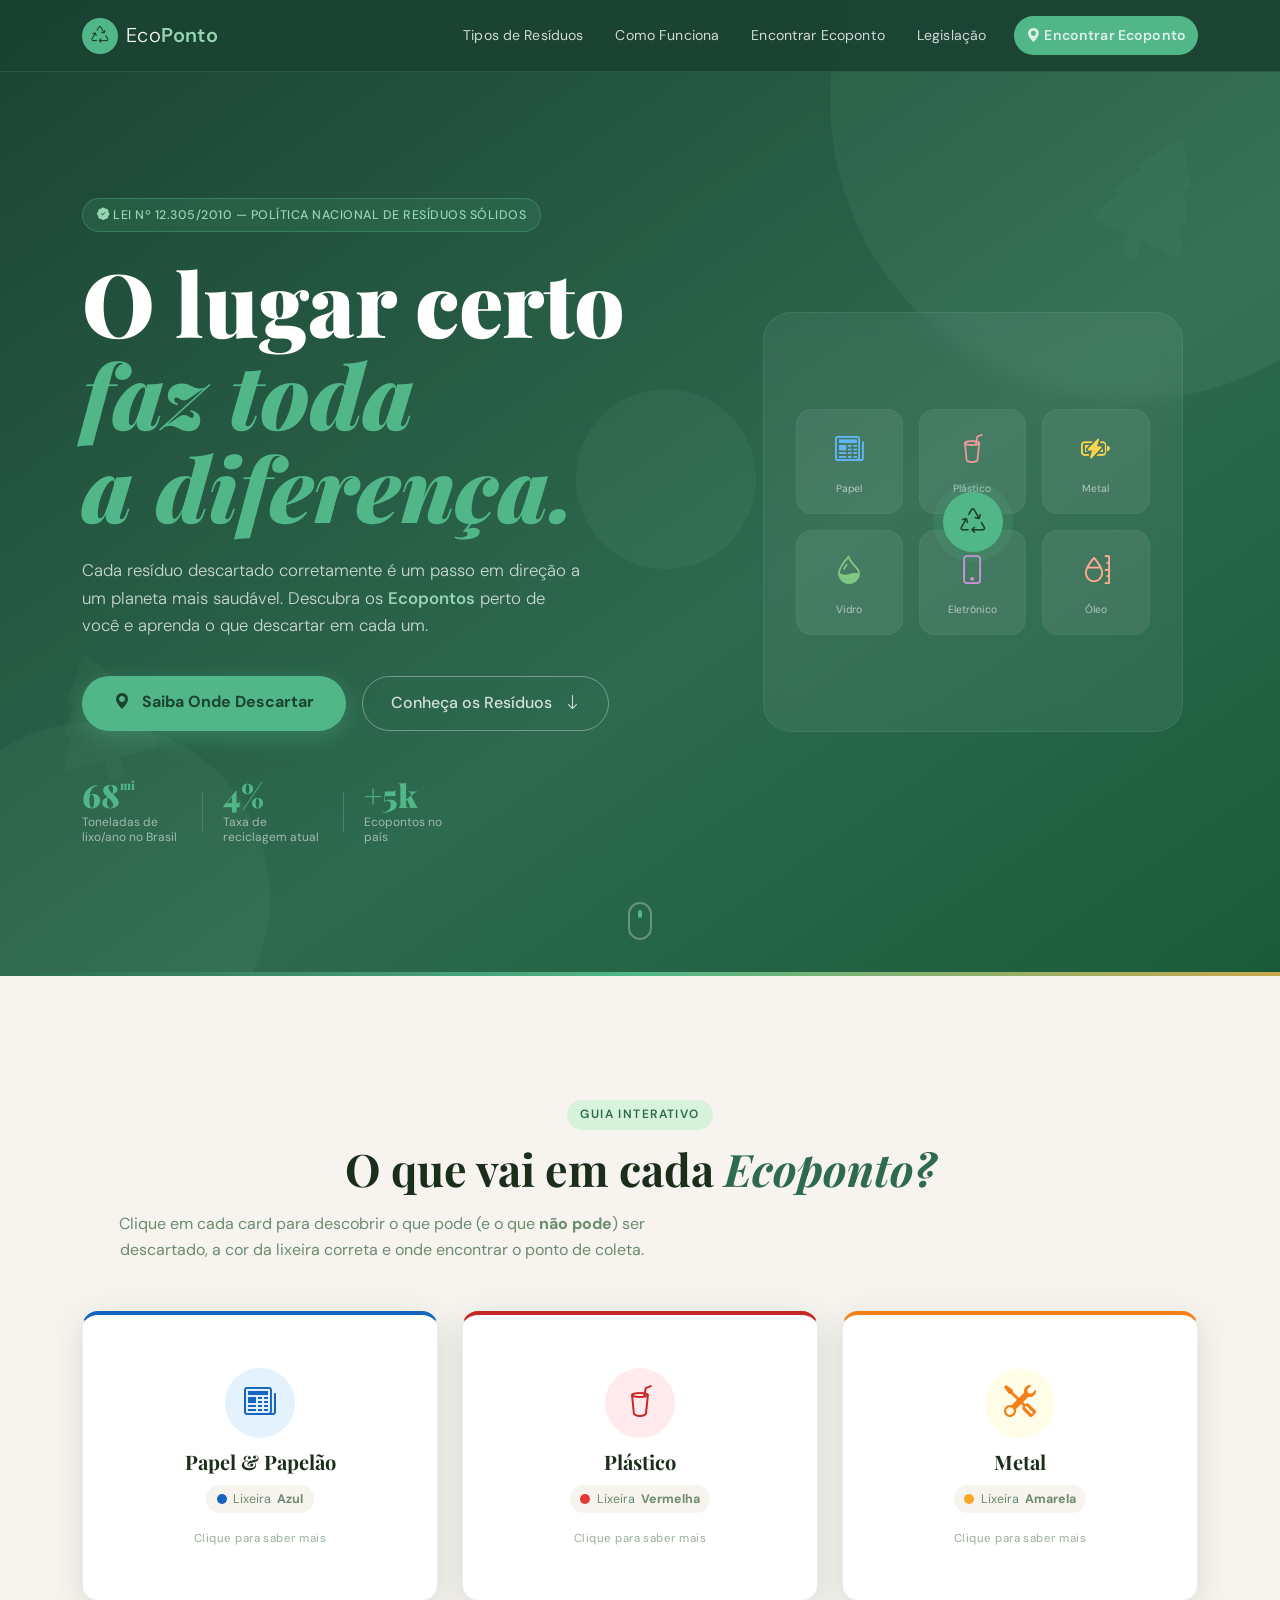
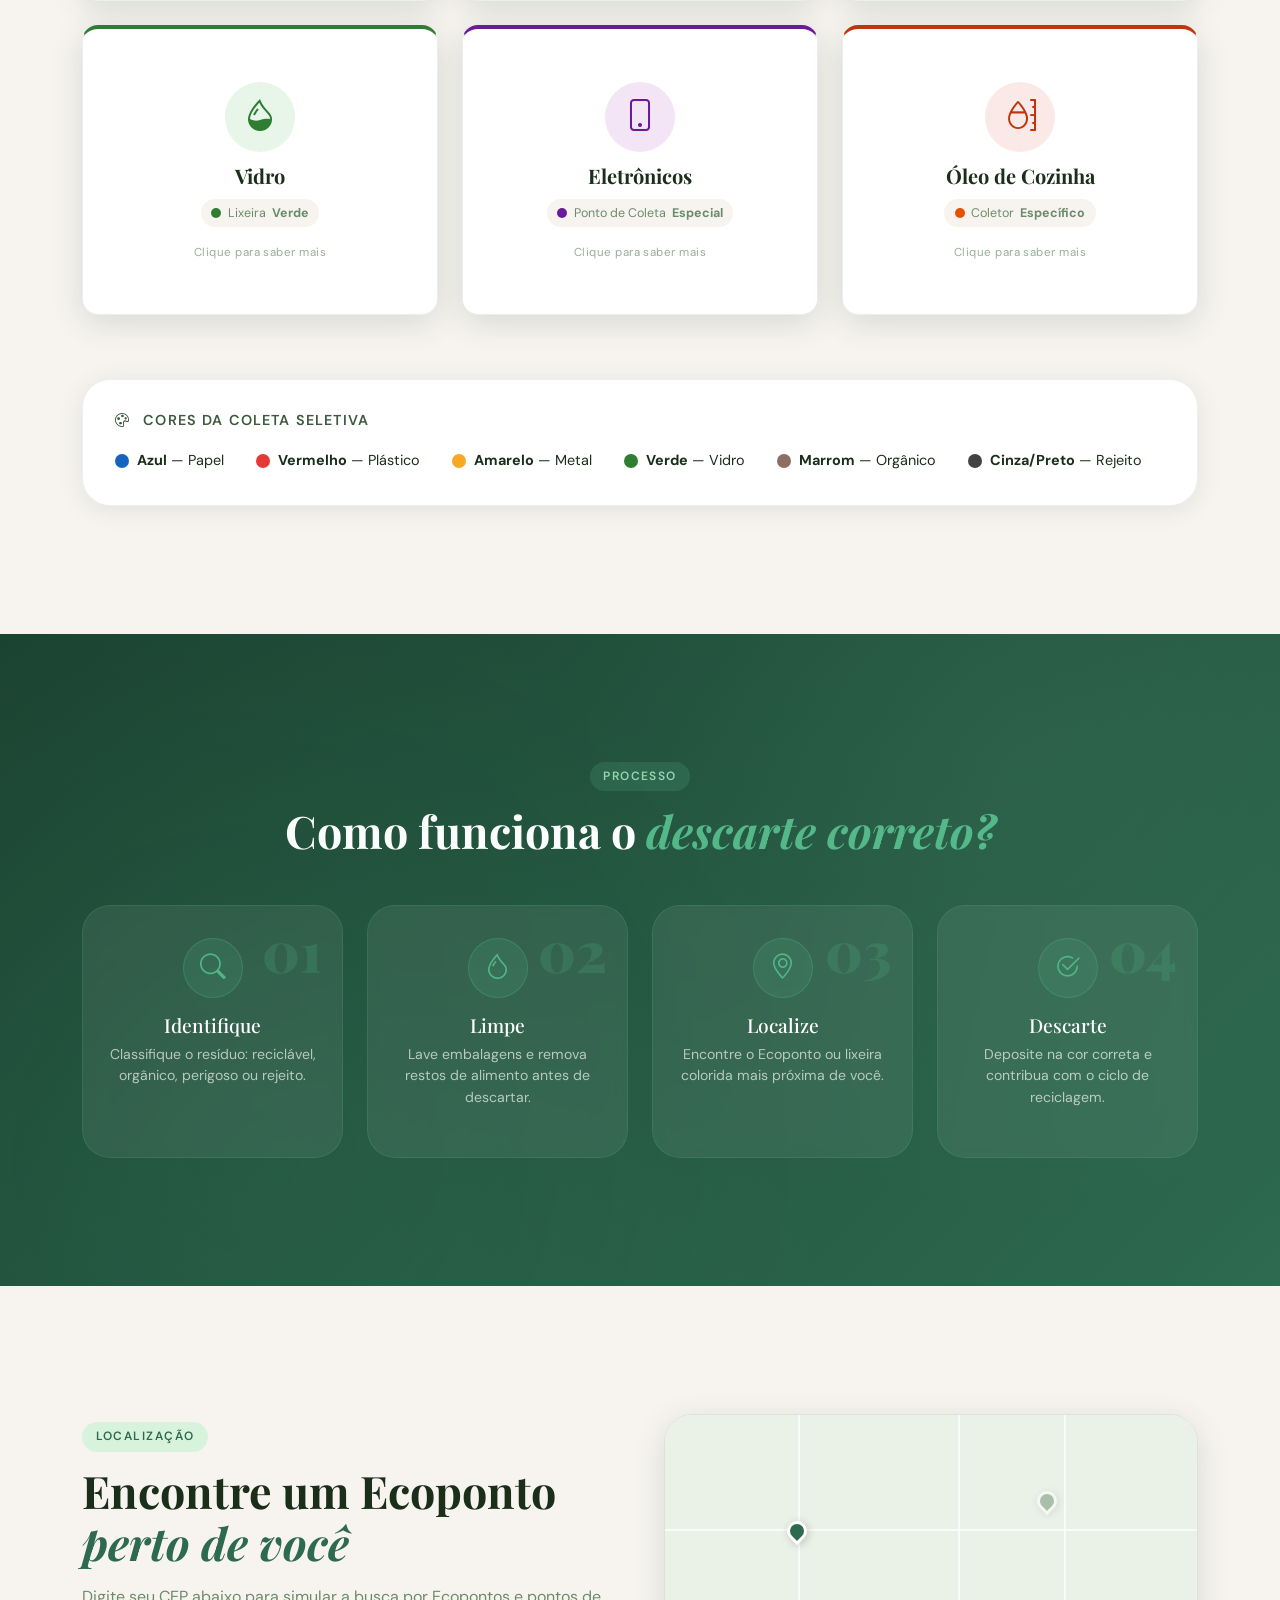
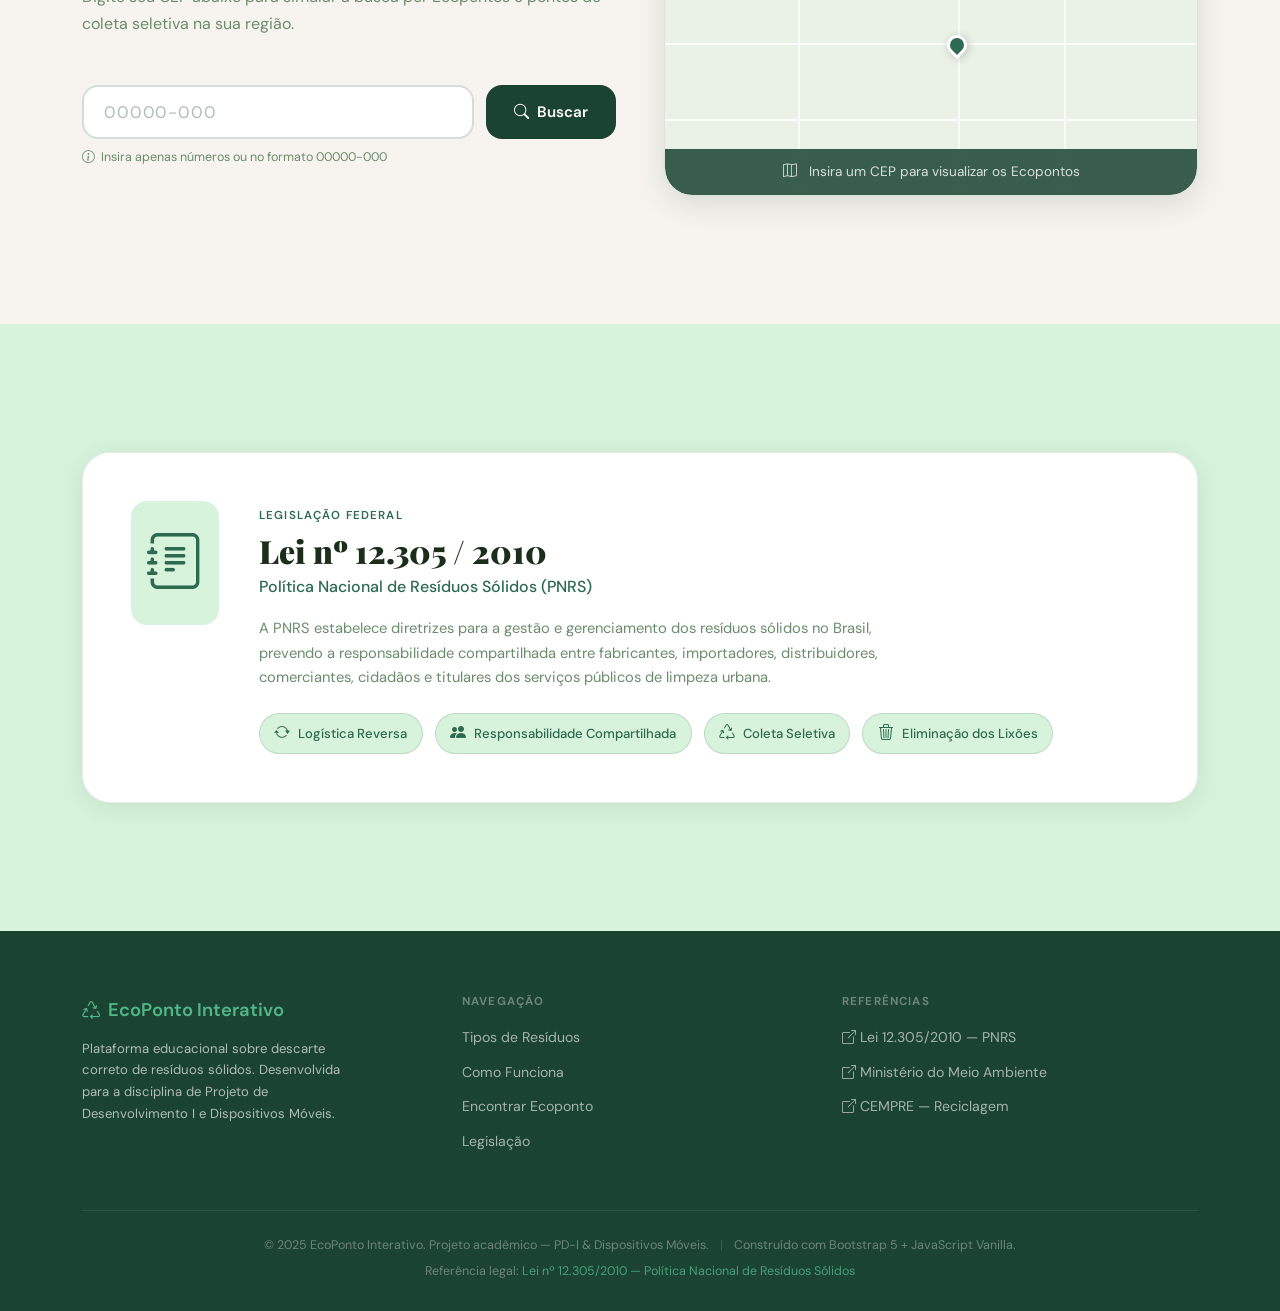
==== index.html @ ede3beca "Add files via upload" ====
<!DOCTYPE html>
<html lang="pt-BR">
<head>
  <meta charset="UTF-8" />
  <meta name="viewport" content="width=device-width, initial-scale=1.0" />
  <meta name="description" content="EcoPonto Interativo — Aprenda onde e como descartar seus resíduos corretamente. Educação ambiental baseada na Lei 12.305/2010." />
  <title>EcoPonto Interativo | Descarte Consciente</title>

  <!-- Bootstrap 5 CSS -->
  <link href="https://cdn.jsdelivr.net/npm/bootstrap@5.3.3/dist/css/bootstrap.min.css" rel="stylesheet" />
  <!-- Bootstrap Icons -->
  <link href="https://cdn.jsdelivr.net/npm/bootstrap-icons@1.11.3/font/bootstrap-icons.min.css" rel="stylesheet" />
  <!-- Google Fonts: Playfair Display (display) + DM Sans (body) -->
  <link href="https://fonts.googleapis.com/css2?family=Playfair+Display:wght@700;900&family=DM+Sans:wght@300;400;500;600&display=swap" rel="stylesheet" />
  <!-- CSS personalizado -->
  <link rel="stylesheet" href="style.css" />
</head>
<body>

  <!-- ============================================================
       NAVBAR — Fixa no topo, hambúrguer no mobile (Bootstrap 5)
  ============================================================ -->
  <nav class="navbar navbar-expand-lg fixed-top" id="mainNav" aria-label="Navegação principal">
    <div class="container">
      <!-- Logo / Marca -->
      <a class="navbar-brand d-flex align-items-center gap-2" href="#hero">
        <span class="brand-icon" aria-hidden="true"><i class="bi bi-recycle"></i></span>
        <span class="brand-text">Eco<strong>Ponto</strong></span>
      </a>

      <!-- Botão hambúrguer para mobile -->
      <button
        class="navbar-toggler"
        type="button"
        data-bs-toggle="collapse"
        data-bs-target="#navMenu"
        aria-controls="navMenu"
        aria-expanded="false"
        aria-label="Abrir menu de navegação"
      >
        <span class="hamburger-bar"></span>
        <span class="hamburger-bar"></span>
        <span class="hamburger-bar"></span>
      </button>

      <!-- Links de navegação -->
      <div class="collapse navbar-collapse" id="navMenu">
        <ul class="navbar-nav ms-auto gap-lg-2">
          <li class="nav-item">
            <a class="nav-link" href="#infografico">Tipos de Resíduos</a>
          </li>
          <li class="nav-item">
            <a class="nav-link" href="#como-funciona">Como Funciona</a>
          </li>
          <li class="nav-item">
            <a class="nav-link" href="#localizacao">Encontrar Ecoponto</a>
          </li>
          <li class="nav-item">
            <a class="nav-link" href="#lei">Legislação</a>
          </li>
          <li class="nav-item ms-lg-2">
            <a class="nav-link nav-cta" href="#localizacao">
              <i class="bi bi-geo-alt-fill me-1" aria-hidden="true"></i>Encontrar Ecoponto
            </a>
          </li>
        </ul>
      </div>
    </div>
  </nav>

  <!-- ============================================================
       HERO SECTION — Título chamativo + CTA
  ============================================================ -->
  <section id="hero" class="hero-section" aria-label="Seção principal">
    <!-- Elementos decorativos de fundo (Gestalt: Figura-Fundo) -->
    <div class="hero-bg-decor" aria-hidden="true">
      <div class="decor-circle decor-circle--1"></div>
      <div class="decor-circle decor-circle--2"></div>
      <div class="decor-circle decor-circle--3"></div>
      <div class="decor-leaf decor-leaf--1"><i class="bi bi-tree-fill"></i></div>
      <div class="decor-leaf decor-leaf--2"><i class="bi bi-tree-fill"></i></div>
    </div>

    <div class="container hero-content">
      <div class="row align-items-center min-vh-100">
        <!-- Coluna de texto — mobile: col-12, desktop: col-lg-7 -->
        <div class="col-12 col-lg-7 hero-text-col">
          <span class="hero-badge">
            <i class="bi bi-patch-check-fill me-1" aria-hidden="true"></i>
            Lei nº 12.305/2010 — Política Nacional de Resíduos Sólidos
          </span>
          <h1 class="hero-title">
            O lugar certo<br />
            <em>faz toda<br />a diferença.</em>
          </h1>
          <p class="hero-subtitle">
            Cada resíduo descartado corretamente é um passo em direção a um planeta mais saudável.
            Descubra os <strong>Ecopontos</strong> perto de você e aprenda o que descartar em cada um.
          </p>
          <div class="hero-actions">
            <!-- CTA principal — alto contraste (Gestalt: Contraste) -->
            <a href="#localizacao" class="btn btn-primary btn-hero" aria-label="Saiba onde descartar seus resíduos">
              <i class="bi bi-geo-alt-fill me-2" aria-hidden="true"></i>
              Saiba Onde Descartar
            </a>
            <a href="#infografico" class="btn btn-outline-hero" aria-label="Conheça os tipos de resíduos">
              Conheça os Resíduos
              <i class="bi bi-arrow-down ms-2" aria-hidden="true"></i>
            </a>
          </div>
          <!-- Estatísticas rápidas -->
          <div class="hero-stats" role="list" aria-label="Estatísticas sobre reciclagem">
            <div class="stat-item" role="listitem">
              <span class="stat-number">68<sup>mi</sup></span>
              <span class="stat-label">Toneladas de lixo/ano no Brasil</span>
            </div>
            <div class="stat-divider" aria-hidden="true"></div>
            <div class="stat-item" role="listitem">
              <span class="stat-number">4%</span>
              <span class="stat-label">Taxa de reciclagem atual</span>
            </div>
            <div class="stat-divider" aria-hidden="true"></div>
            <div class="stat-item" role="listitem">
              <span class="stat-number">+5k</span>
              <span class="stat-label">Ecopontos no país</span>
            </div>
          </div>
        </div>

        <!-- Coluna ilustrativa — oculta em mobile pequeno -->
        <div class="col-12 col-lg-5 hero-visual-col d-none d-lg-flex" aria-hidden="true">
          <div class="hero-visual-card">
            <div class="visual-icon-grid">
              <div class="vis-icon vis-papel"><i class="bi bi-newspaper"></i><span>Papel</span></div>
              <div class="vis-icon vis-plastico"><i class="bi bi-cup-straw"></i><span>Plástico</span></div>
              <div class="vis-icon vis-metal"><i class="bi bi-battery-charging"></i><span>Metal</span></div>
              <div class="vis-icon vis-vidro"><i class="bi bi-droplet-half"></i><span>Vidro</span></div>
              <div class="vis-icon vis-eletronico"><i class="bi bi-phone"></i><span>Eletrônico</span></div>
              <div class="vis-icon vis-oleo"><i class="bi bi-moisture"></i><span>Óleo</span></div>
            </div>
            <div class="visual-center-icon">
              <i class="bi bi-recycle"></i>
            </div>
          </div>
        </div>
      </div>
    </div>

    <!-- Scroll indicator -->
    <div class="scroll-indicator" aria-hidden="true">
      <span></span>
    </div>
  </section>

  <!-- ============================================================
       SEÇÃO INFOGRÁFICO — Cards interativos por tipo de resíduo
       Princípio de Gestalt: PROXIMIDADE (agrupamento por categoria)
  ============================================================ -->
  <section id="infografico" class="infografico-section" aria-label="Infográfico de tipos de resíduos">
    <div class="container">
      <!-- Cabeçalho da seção -->
      <div class="section-header text-center">
        <span class="section-tag">Guia Interativo</span>
        <h2 class="section-title">O que vai em cada <em>Ecoponto?</em></h2>
        <p class="section-subtitle">
          Clique em cada card para descobrir o que pode (e o que <strong>não pode</strong>) ser descartado,
          a cor da lixeira correta e onde encontrar o ponto de coleta.
        </p>
      </div>

      <!-- Grade responsiva: Mobile-First (col-sm-12 → col-md-6 → col-lg-4) -->
      <div class="row g-4 infografico-grid" role="list" aria-label="Categorias de resíduos recicláveis">

        <!-- CARD 1: Papel -->
        <div class="col-12 col-md-6 col-lg-4" role="listitem">
          <article
            class="residuo-card"
            data-category="papel"
            tabindex="0"
            aria-expanded="false"
            aria-label="Papel e Papelão — clique para expandir"
          >
            <div class="card-front">
              <div class="card-icon-wrap" aria-hidden="true">
                <i class="bi bi-newspaper"></i>
              </div>
              <h3 class="card-title">Papel &amp; Papelão</h3>
              <div class="lixeira-badge">
                <span class="lixeira-dot" style="background:#1565C0"></span>
                Lixeira <strong>Azul</strong>
              </div>
              <span class="card-hint" aria-hidden="true">Clique para saber mais</span>
            </div>
            <div class="card-back" aria-hidden="true">
              <h4><i class="bi bi-check-circle-fill text-success me-1"></i>Pode descartar:</h4>
              <ul>
                <li>Jornais e revistas</li>
                <li>Caixas de papelão limpas</li>
                <li>Folhas de papel limpo</li>
                <li>Embalagens Tetra Pak</li>
              </ul>
              <h4 class="mt-3"><i class="bi bi-x-circle-fill text-danger me-1"></i>Não pode:</h4>
              <ul>
                <li>Papel higiênico</li>
                <li>Papel carbono/plastificado</li>
                <li>Guardanapos sujos</li>
              </ul>
              <div class="card-back-footer">
                <i class="bi bi-info-circle me-1"></i>
                Amasse e seque antes de descartar.
              </div>
            </div>
          </article>
        </div>

        <!-- CARD 2: Plástico -->
        <div class="col-12 col-md-6 col-lg-4" role="listitem">
          <article
            class="residuo-card"
            data-category="plastico"
            tabindex="0"
            aria-expanded="false"
            aria-label="Plástico — clique para expandir"
          >
            <div class="card-front">
              <div class="card-icon-wrap" aria-hidden="true">
                <i class="bi bi-cup-straw"></i>
              </div>
              <h3 class="card-title">Plástico</h3>
              <div class="lixeira-badge">
                <span class="lixeira-dot" style="background:#E53935"></span>
                Lixeira <strong>Vermelha</strong>
              </div>
              <span class="card-hint" aria-hidden="true">Clique para saber mais</span>
            </div>
            <div class="card-back" aria-hidden="true">
              <h4><i class="bi bi-check-circle-fill text-success me-1"></i>Pode descartar:</h4>
              <ul>
                <li>Garrafas PET</li>
                <li>Potes e embalagens limpas</li>
                <li>Sacolas plásticas</li>
                <li>Tampas e frascos</li>
              </ul>
              <h4 class="mt-3"><i class="bi bi-x-circle-fill text-danger me-1"></i>Não pode:</h4>
              <ul>
                <li>Esponjas e espumas</li>
                <li>Fraldas descartáveis</li>
                <li>Isopor com resíduos</li>
              </ul>
              <div class="card-back-footer">
                <i class="bi bi-info-circle me-1"></i>
                Lave antes de descartar.
              </div>
            </div>
          </article>
        </div>

        <!-- CARD 3: Metal -->
        <div class="col-12 col-md-6 col-lg-4" role="listitem">
          <article
            class="residuo-card"
            data-category="metal"
            tabindex="0"
            aria-expanded="false"
            aria-label="Metal — clique para expandir"
          >
            <div class="card-front">
              <div class="card-icon-wrap" aria-hidden="true">
                <i class="bi bi-tools"></i>
              </div>
              <h3 class="card-title">Metal</h3>
              <div class="lixeira-badge">
                <span class="lixeira-dot" style="background:#F9A825"></span>
                Lixeira <strong>Amarela</strong>
              </div>
              <span class="card-hint" aria-hidden="true">Clique para saber mais</span>
            </div>
            <div class="card-back" aria-hidden="true">
              <h4><i class="bi bi-check-circle-fill text-success me-1"></i>Pode descartar:</h4>
              <ul>
                <li>Latas de alumínio</li>
                <li>Latas de conserva (aço)</li>
                <li>Tampas metálicas</li>
                <li>Sucata metálica limpa</li>
              </ul>
              <h4 class="mt-3"><i class="bi bi-x-circle-fill text-danger me-1"></i>Não pode:</h4>
              <ul>
                <li>Latas de tinta ou solvente</li>
                <li>Aerossóis não vazios</li>
                <li>Pilhas e baterias</li>
              </ul>
              <div class="card-back-footer">
                <i class="bi bi-info-circle me-1"></i>
                Amasse as latas para economizar espaço.
              </div>
            </div>
          </article>
        </div>

        <!-- CARD 4: Vidro -->
        <div class="col-12 col-md-6 col-lg-4" role="listitem">
          <article
            class="residuo-card"
            data-category="vidro"
            tabindex="0"
            aria-expanded="false"
            aria-label="Vidro — clique para expandir"
          >
            <div class="card-front">
              <div class="card-icon-wrap" aria-hidden="true">
                <i class="bi bi-droplet-half"></i>
              </div>
              <h3 class="card-title">Vidro</h3>
              <div class="lixeira-badge">
                <span class="lixeira-dot" style="background:#2E7D32"></span>
                Lixeira <strong>Verde</strong>
              </div>
              <span class="card-hint" aria-hidden="true">Clique para saber mais</span>
            </div>
            <div class="card-back" aria-hidden="true">
              <h4><i class="bi bi-check-circle-fill text-success me-1"></i>Pode descartar:</h4>
              <ul>
                <li>Garrafas de vidro</li>
                <li>Potes e frascos</li>
                <li>Copos e taças</li>
                <li>Janelas e espelhos</li>
              </ul>
              <h4 class="mt-3"><i class="bi bi-x-circle-fill text-danger me-1"></i>Não pode:</h4>
              <ul>
                <li>Lâmpadas (descarte especial)</li>
                <li>Espelhos (contêm prata)</li>
                <li>Cerâmica e porcelana</li>
              </ul>
              <div class="card-back-footer">
                <i class="bi bi-info-circle me-1"></i>
                ⚠️ Cuidado com cacos — embale com segurança.
              </div>
            </div>
          </article>
        </div>

        <!-- CARD 5: Eletrônicos -->
        <div class="col-12 col-md-6 col-lg-4" role="listitem">
          <article
            class="residuo-card"
            data-category="eletronico"
            tabindex="0"
            aria-expanded="false"
            aria-label="Eletrônicos — clique para expandir"
          >
            <div class="card-front">
              <div class="card-icon-wrap" aria-hidden="true">
                <i class="bi bi-phone"></i>
              </div>
              <h3 class="card-title">Eletrônicos</h3>
              <div class="lixeira-badge">
                <span class="lixeira-dot" style="background:#6A1B9A"></span>
                Ponto de Coleta <strong>Especial</strong>
              </div>
              <span class="card-hint" aria-hidden="true">Clique para saber mais</span>
            </div>
            <div class="card-back" aria-hidden="true">
              <h4><i class="bi bi-check-circle-fill text-success me-1"></i>Pode descartar:</h4>
              <ul>
                <li>Celulares e tablets</li>
                <li>Computadores e TVs</li>
                <li>Carregadores e cabos</li>
                <li>Eletrodomésticos pequenos</li>
              </ul>
              <h4 class="mt-3"><i class="bi bi-x-circle-fill text-danger me-1"></i>Atenção:</h4>
              <ul>
                <li>Nunca misture com lixo comum</li>
                <li>Remova dados pessoais</li>
                <li>Baterias: descarte separado</li>
              </ul>
              <div class="card-back-footer">
                <i class="bi bi-info-circle me-1"></i>
                Lixo eletrônico (e-waste) contém substâncias tóxicas.
              </div>
            </div>
          </article>
        </div>

        <!-- CARD 6: Óleo de Cozinha -->
        <div class="col-12 col-md-6 col-lg-4" role="listitem">
          <article
            class="residuo-card"
            data-category="oleo"
            tabindex="0"
            aria-expanded="false"
            aria-label="Óleo de Cozinha — clique para expandir"
          >
            <div class="card-front">
              <div class="card-icon-wrap" aria-hidden="true">
                <i class="bi bi-moisture"></i>
              </div>
              <h3 class="card-title">Óleo de Cozinha</h3>
              <div class="lixeira-badge">
                <span class="lixeira-dot" style="background:#E65100"></span>
                Coletor <strong>Específico</strong>
              </div>
              <span class="card-hint" aria-hidden="true">Clique para saber mais</span>
            </div>
            <div class="card-back" aria-hidden="true">
              <h4><i class="bi bi-check-circle-fill text-success me-1"></i>Pode descartar:</h4>
              <ul>
                <li>Óleo vegetal usado</li>
                <li>Óleo de fritura</li>
                <li>Gordura animal solidificada</li>
                <li>Resíduos oleosos de cozinha</li>
              </ul>
              <h4 class="mt-3"><i class="bi bi-x-circle-fill text-danger me-1"></i>Nunca jogue:</h4>
              <ul>
                <li>Na pia ou ralo</li>
                <li>No vaso sanitário</li>
                <li>No lixo comum sem embalagem</li>
              </ul>
              <div class="card-back-footer">
                <i class="bi bi-info-circle me-1"></i>
                1L de óleo contamina 1 milhão de litros d'água.
              </div>
            </div>
          </article>
        </div>

      </div><!-- /infografico-grid -->

      <!-- Legenda de cores das lixeiras (Gestalt: Similaridade) -->
      <div class="lixeiras-legend" role="complementary" aria-label="Legenda de cores das lixeiras de coleta seletiva">
        <h3 class="legend-title">
          <i class="bi bi-palette me-2" aria-hidden="true"></i>
          Cores da Coleta Seletiva
        </h3>
        <div class="legend-items">
          <div class="legend-item">
            <span class="legend-dot" style="background:#1565C0" aria-hidden="true"></span>
            <span><strong>Azul</strong> — Papel</span>
          </div>
          <div class="legend-item">
            <span class="legend-dot" style="background:#E53935" aria-hidden="true"></span>
            <span><strong>Vermelho</strong> — Plástico</span>
          </div>
          <div class="legend-item">
            <span class="legend-dot" style="background:#F9A825" aria-hidden="true"></span>
            <span><strong>Amarelo</strong> — Metal</span>
          </div>
          <div class="legend-item">
            <span class="legend-dot" style="background:#2E7D32" aria-hidden="true"></span>
            <span><strong>Verde</strong> — Vidro</span>
          </div>
          <div class="legend-item">
            <span class="legend-dot" style="background:#8D6E63" aria-hidden="true"></span>
            <span><strong>Marrom</strong> — Orgânico</span>
          </div>
          <div class="legend-item">
            <span class="legend-dot" style="background:#424242" aria-hidden="true"></span>
            <span><strong>Cinza/Preto</strong> — Rejeito</span>
          </div>
        </div>
      </div>

    </div>
  </section>

  <!-- ============================================================
       SEÇÃO COMO FUNCIONA — Passos do processo
  ============================================================ -->
  <section id="como-funciona" class="como-funciona-section" aria-label="Como funciona o descarte correto">
    <div class="container">
      <div class="section-header text-center">
        <span class="section-tag section-tag--light">Processo</span>
        <h2 class="section-title section-title--light">Como funciona o <em>descarte correto?</em></h2>
      </div>
      <div class="row g-4 steps-row">
        <div class="col-12 col-md-6 col-lg-3">
          <div class="step-card" data-step="1">
            <div class="step-number" aria-hidden="true">01</div>
            <div class="step-icon" aria-hidden="true"><i class="bi bi-search"></i></div>
            <h4>Identifique</h4>
            <p>Classifique o resíduo: reciclável, orgânico, perigoso ou rejeito.</p>
          </div>
        </div>
        <div class="col-12 col-md-6 col-lg-3">
          <div class="step-card" data-step="2">
            <div class="step-number" aria-hidden="true">02</div>
            <div class="step-icon" aria-hidden="true"><i class="bi bi-droplet"></i></div>
            <h4>Limpe</h4>
            <p>Lave embalagens e remova restos de alimento antes de descartar.</p>
          </div>
        </div>
        <div class="col-12 col-md-6 col-lg-3">
          <div class="step-card" data-step="3">
            <div class="step-number" aria-hidden="true">03</div>
            <div class="step-icon" aria-hidden="true"><i class="bi bi-geo-alt"></i></div>
            <h4>Localize</h4>
            <p>Encontre o Ecoponto ou lixeira colorida mais próxima de você.</p>
          </div>
        </div>
        <div class="col-12 col-md-6 col-lg-3">
          <div class="step-card" data-step="4">
            <div class="step-number" aria-hidden="true">04</div>
            <div class="step-icon" aria-hidden="true"><i class="bi bi-check2-circle"></i></div>
            <h4>Descarte</h4>
            <p>Deposite na cor correta e contribua com o ciclo de reciclagem.</p>
          </div>
        </div>
      </div>
    </div>
  </section>

  <!-- ============================================================
       SEÇÃO LOCALIZAÇÃO — Simulação de busca por CEP
  ============================================================ -->
  <section id="localizacao" class="localizacao-section" aria-label="Busca de Ecopontos por CEP">
    <div class="container">
      <div class="row align-items-center g-5">
        <!-- Coluna do formulário -->
        <div class="col-12 col-lg-6">
          <div class="section-header">
            <span class="section-tag">Localização</span>
            <h2 class="section-title">Encontre um Ecoponto <em>perto de você</em></h2>
            <p class="section-subtitle">
              Digite seu CEP abaixo para simular a busca por Ecopontos e pontos de coleta seletiva
              na sua região.
            </p>
          </div>

          <!-- Formulário de busca por CEP (apenas front-end funcional) -->
          <div class="cep-form" role="search" aria-label="Formulário de busca por CEP">
            <div class="cep-input-group">
              <label for="cepInput" class="visually-hidden">Informe seu CEP</label>
              <input
                type="text"
                id="cepInput"
                class="cep-input"
                placeholder="00000-000"
                maxlength="9"
                inputmode="numeric"
                aria-required="true"
                aria-describedby="cepHelp"
              />
              <button
                id="buscarBtn"
                class="btn btn-primary btn-buscar"
                type="button"
                aria-label="Buscar Ecopontos pelo CEP informado"
              >
                <i class="bi bi-search me-2" aria-hidden="true"></i>Buscar
              </button>
            </div>
            <p id="cepHelp" class="cep-help-text">
              <i class="bi bi-info-circle me-1" aria-hidden="true"></i>
              Insira apenas números ou no formato 00000-000
            </p>
          </div>

          <!-- Resultado da busca (inserido via JS) -->
          <div id="cepResultado" class="cep-resultado" aria-live="polite" aria-atomic="true"></div>
        </div>

        <!-- Coluna do mapa simulado -->
        <div class="col-12 col-lg-6">
          <div class="mapa-simulado" id="mapaSimulado" aria-label="Mapa simulado de Ecopontos">
            <div class="mapa-placeholder">
              <div class="mapa-grid" aria-hidden="true">
                <!-- Linhas decorativas de mapa -->
                <div class="mapa-rua mapa-rua--h" style="top:30%"></div>
                <div class="mapa-rua mapa-rua--h" style="top:60%"></div>
                <div class="mapa-rua mapa-rua--h" style="top:80%"></div>
                <div class="mapa-rua mapa-rua--v" style="left:25%"></div>
                <div class="mapa-rua mapa-rua--v" style="left:55%"></div>
                <div class="mapa-rua mapa-rua--v" style="left:75%"></div>
                <!-- Pinos simulados -->
                <div class="mapa-pino" id="pino1" style="top:28%;left:23%" title="Ecoponto Central"></div>
                <div class="mapa-pino" id="pino2" style="top:58%;left:53%" title="Ecoponto Norte"></div>
                <div class="mapa-pino mapa-pino--inativo" id="pino3" style="top:20%;left:70%" title="Ecoponto Leste"></div>
              </div>
              <div class="mapa-overlay-msg" id="mapaMsg">
                <i class="bi bi-map me-2" aria-hidden="true"></i>
                Insira um CEP para visualizar os Ecopontos
              </div>
            </div>
          </div>
        </div>
      </div>

      <!-- Cards de Ecopontos simulados (exibidos após busca) -->
      <div id="ecopontoCards" class="ecoponto-cards-row row g-3 mt-4" style="display:none !important" aria-label="Lista de Ecopontos encontrados">
        <div class="col-12 col-md-4">
          <div class="ecoponto-card">
            <div class="ecoponto-icon" aria-hidden="true"><i class="bi bi-recycle"></i></div>
            <div class="ecoponto-info">
              <h5>Ecoponto Central</h5>
              <p><i class="bi bi-geo-alt me-1" aria-hidden="true"></i>Rua das Flores, 123</p>
              <p><i class="bi bi-clock me-1" aria-hidden="true"></i>Seg–Sex: 8h–17h</p>
              <div class="ecoponto-tipos">
                <span class="tipo-badge" style="background:#1565C0" title="Papel">P</span>
                <span class="tipo-badge" style="background:#E53935" title="Plástico">Pl</span>
                <span class="tipo-badge" style="background:#F9A825" title="Metal">M</span>
                <span class="tipo-badge" style="background:#2E7D32" title="Vidro">V</span>
              </div>
            </div>
          </div>
        </div>
        <div class="col-12 col-md-4">
          <div class="ecoponto-card">
            <div class="ecoponto-icon" aria-hidden="true"><i class="bi bi-recycle"></i></div>
            <div class="ecoponto-info">
              <h5>Ecoponto Norte</h5>
              <p><i class="bi bi-geo-alt me-1" aria-hidden="true"></i>Av. Sustentável, 456</p>
              <p><i class="bi bi-clock me-1" aria-hidden="true"></i>Seg–Sáb: 7h–18h</p>
              <div class="ecoponto-tipos">
                <span class="tipo-badge" style="background:#6A1B9A" title="Eletrônicos">E</span>
                <span class="tipo-badge" style="background:#E65100" title="Óleo">O</span>
                <span class="tipo-badge" style="background:#E53935" title="Plástico">Pl</span>
              </div>
            </div>
          </div>
        </div>
        <div class="col-12 col-md-4">
          <div class="ecoponto-card">
            <div class="ecoponto-icon" aria-hidden="true"><i class="bi bi-recycle"></i></div>
            <div class="ecoponto-info">
              <h5>Ecoponto Leste</h5>
              <p><i class="bi bi-geo-alt me-1" aria-hidden="true"></i>Rua Verde, 789</p>
              <p><i class="bi bi-clock me-1" aria-hidden="true"></i>Ter–Dom: 9h–16h</p>
              <div class="ecoponto-tipos">
                <span class="tipo-badge" style="background:#1565C0" title="Papel">P</span>
                <span class="tipo-badge" style="background:#2E7D32" title="Vidro">V</span>
                <span class="tipo-badge" style="background:#F9A825" title="Metal">M</span>
              </div>
            </div>
          </div>
        </div>
      </div>

    </div>
  </section>

  <!-- ============================================================
       SEÇÃO LEI — Referência à Legislação
  ============================================================ -->
  <section id="lei" class="lei-section" aria-label="Legislação sobre resíduos sólidos">
    <div class="container">
      <div class="lei-banner">
        <div class="lei-icon" aria-hidden="true">
          <i class="bi bi-journal-text"></i>
        </div>
        <div class="lei-content">
          <span class="lei-tag">Legislação Federal</span>
          <h2 class="lei-title">Lei nº 12.305 / 2010</h2>
          <p class="lei-subtitle">Política Nacional de Resíduos Sólidos (PNRS)</p>
          <p class="lei-desc">
            A PNRS estabelece diretrizes para a gestão e gerenciamento dos resíduos sólidos no Brasil,
            prevendo a responsabilidade compartilhada entre fabricantes, importadores, distribuidores,
            comerciantes, cidadãos e titulares dos serviços públicos de limpeza urbana.
          </p>
          <div class="lei-pillars" role="list" aria-label="Pilares da PNRS">
            <div class="lei-pillar" role="listitem">
              <i class="bi bi-arrow-repeat" aria-hidden="true"></i>
              <span>Logística Reversa</span>
            </div>
            <div class="lei-pillar" role="listitem">
              <i class="bi bi-people-fill" aria-hidden="true"></i>
              <span>Responsabilidade Compartilhada</span>
            </div>
            <div class="lei-pillar" role="listitem">
              <i class="bi bi-recycle" aria-hidden="true"></i>
              <span>Coleta Seletiva</span>
            </div>
            <div class="lei-pillar" role="listitem">
              <i class="bi bi-trash3" aria-hidden="true"></i>
              <span>Eliminação dos Lixões</span>
            </div>
          </div>
        </div>
      </div>
    </div>
  </section>

  <!-- ============================================================
       RODAPÉ — Informações institucionais e links
  ============================================================ -->
  <footer class="site-footer" role="contentinfo">
    <div class="container">
      <div class="row g-4 footer-row">

        <!-- Coluna: Marca -->
        <div class="col-12 col-md-4">
          <div class="footer-brand">
            <a href="#hero" class="footer-logo" aria-label="EcoPonto Interativo — voltar ao topo">
              <i class="bi bi-recycle me-2" aria-hidden="true"></i>EcoPonto Interativo
            </a>
            <p>Plataforma educacional sobre descarte correto de resíduos sólidos. Desenvolvida para a disciplina de Projeto de Desenvolvimento I e Dispositivos Móveis.</p>
          </div>
        </div>

        <!-- Coluna: Links -->
        <div class="col-6 col-md-4">
          <h5 class="footer-heading">Navegação</h5>
          <ul class="footer-links" role="list">
            <li><a href="#infografico">Tipos de Resíduos</a></li>
            <li><a href="#como-funciona">Como Funciona</a></li>
            <li><a href="#localizacao">Encontrar Ecoponto</a></li>
            <li><a href="#lei">Legislação</a></li>
          </ul>
        </div>

        <!-- Coluna: Referências -->
        <div class="col-6 col-md-4">
          <h5 class="footer-heading">Referências</h5>
          <ul class="footer-links" role="list">
            <li>
              <a href="https://www.planalto.gov.br/ccivil_03/_ato2007-2010/2010/lei/l12305.htm"
                 target="_blank" rel="noopener noreferrer"
                 aria-label="Acessar Lei 12.305/2010 no site do Planalto (abre em nova aba)">
                <i class="bi bi-box-arrow-up-right me-1" aria-hidden="true"></i>Lei 12.305/2010 — PNRS
              </a>
            </li>
            <li>
              <a href="https://www.gov.br/mma/pt-br/assuntos/agendaambientalurbana/lixao-zero"
                 target="_blank" rel="noopener noreferrer"
                 aria-label="Acessar portal do Ministério do Meio Ambiente (abre em nova aba)">
                <i class="bi bi-box-arrow-up-right me-1" aria-hidden="true"></i>Ministério do Meio Ambiente
              </a>
            </li>
            <li>
              <a href="https://www.cempre.org.br"
                 target="_blank" rel="noopener noreferrer"
                 aria-label="Acessar CEMPRE — Compromisso Empresarial para Reciclagem (abre em nova aba)">
                <i class="bi bi-box-arrow-up-right me-1" aria-hidden="true"></i>CEMPRE — Reciclagem
              </a>
            </li>
          </ul>
        </div>

      </div><!-- /footer-row -->

      <!-- Rodapé inferior -->
      <div class="footer-bottom">
        <p>
          © 2025 EcoPonto Interativo. Projeto acadêmico — PD-I &amp; Dispositivos Móveis.
          <span class="footer-sep" aria-hidden="true">|</span>
          Construído com Bootstrap 5 + JavaScript Vanilla.
        </p>
        <p class="footer-lei-ref">
          Referência legal:
          <a href="https://www.planalto.gov.br/ccivil_03/_ato2007-2010/2010/lei/l12305.htm"
             target="_blank" rel="noopener noreferrer"
             aria-label="Lei 12.305/2010 — Política Nacional de Resíduos Sólidos (abre em nova aba)">
            Lei nº 12.305/2010 — Política Nacional de Resíduos Sólidos
          </a>
        </p>
      </div>
    </div>
  </footer>

  <!-- Botão voltar ao topo -->
  <button
    id="voltarTopo"
    class="voltar-topo"
    aria-label="Voltar ao topo da página"
    title="Voltar ao topo"
  >
    <i class="bi bi-arrow-up" aria-hidden="true"></i>
  </button>

  <!-- Bootstrap 5 JS Bundle (inclui Popper) -->
  <script src="https://cdn.jsdelivr.net/npm/bootstrap@5.3.3/dist/js/bootstrap.bundle.min.js"></script>
  <!-- Script personalizado -->
  <script src="script.js"></script>
</body>
</html>
---- style.css ----
/* =============================================================
   style.css — EcoPonto Interativo
   Autor: Desenvolvedor Front-end Sênior
   Disciplina: PD-I / Dispositivos Móveis
   Abordagem: Mobile-First + Princípios IHC + Gestalt
   ============================================================= */

/* ----------------------------------------------------------
   1. VARIÁVEIS CSS — Design Tokens (System-wide consistency)
---------------------------------------------------------- */
:root {
  /* Paleta principal — tom orgânico/florestal */
  --clr-verde-deep:     #1B4332;   /* Fundo principal escuro */
  --clr-verde-mid:      #2D6A4F;   /* Gradiente médio */
  --clr-verde-lime:     #52B788;   /* Destaque/hover */
  --clr-verde-soft:     #95D5B2;   /* Elementos suaves */
  --clr-verde-pale:     #D8F3DC;   /* Fundo claro de seções */
  --clr-terra:          #C9A84C;   /* Acento terroso/dourado */
  --clr-terra-light:    #F2E2A8;   /* Acento claro */
  --clr-off-white:      #F7F4EF;   /* Fundo neutro quente */
  --clr-white:          #FFFFFF;
  --clr-text-dark:      #1A2E1A;   /* Texto principal */
  --clr-text-mid:       #3D5A3E;   /* Texto secundário */
  --clr-text-muted:     #6B8C6C;   /* Texto de apoio */

  /* Tipografia */
  --font-display:  'Playfair Display', Georgia, serif;
  --font-body:     'DM Sans', system-ui, sans-serif;

  /* Espaçamento */
  --section-pad-y: 6rem;
  --section-pad-y-sm: 3.5rem;

  /* Bordas */
  --radius-sm:   8px;
  --radius-md:   16px;
  --radius-lg:   28px;
  --radius-pill: 999px;

  /* Sombras */
  --shadow-soft: 0 4px 24px rgba(27, 67, 50, 0.10);
  --shadow-card: 0 8px 32px rgba(27, 67, 50, 0.14);
  --shadow-hover: 0 16px 48px rgba(27, 67, 50, 0.22);

  /* Transições */
  --trans-fast:   0.18s ease;
  --trans-normal: 0.30s cubic-bezier(0.4, 0, 0.2, 1);
  --trans-slow:   0.50s cubic-bezier(0.4, 0, 0.2, 1);

  /* Navbar */
  --navbar-h: 72px;
}

/* ----------------------------------------------------------
   2. RESET & BASE — Mobile-First
---------------------------------------------------------- */
*,
*::before,
*::after {
  box-sizing: border-box;
  margin: 0;
  padding: 0;
}

html {
  /* Scroll suave nativo (smooth scroll) */
  scroll-behavior: smooth;
  /* Compensa a navbar fixa no topo */
  scroll-padding-top: var(--navbar-h);
  font-size: 16px;
}

body {
  font-family: var(--font-body);
  font-weight: 400;
  color: var(--clr-text-dark);
  background-color: var(--clr-off-white);
  line-height: 1.65;
  -webkit-font-smoothing: antialiased;
  overflow-x: hidden;
}

h1, h2, h3, h4, h5, h6 {
  font-family: var(--font-display);
  line-height: 1.15;
}

a {
  color: inherit;
  text-decoration: none;
  transition: color var(--trans-fast);
}

img {
  max-width: 100%;
  height: auto;
  display: block;
}

/* ----------------------------------------------------------
   3. NAVBAR — Fixa no topo, hambúrguer no mobile
   IHC: Visibilidade do status do sistema + Affordance
---------------------------------------------------------- */
#mainNav {
  height: var(--navbar-h);
  background: rgba(27, 67, 50, 0.96);
  backdrop-filter: blur(12px);
  -webkit-backdrop-filter: blur(12px);
  border-bottom: 1px solid rgba(82, 183, 136, 0.18);
  transition: background var(--trans-normal), box-shadow var(--trans-normal);
  z-index: 1050;
}

/* Navbar com scroll — sombra mais pronunciada */
#mainNav.scrolled {
  background: rgba(27, 67, 50, 0.99);
  box-shadow: 0 2px 20px rgba(0, 0, 0, 0.30);
}

/* Marca / Logo */
.navbar-brand {
  font-family: var(--font-body);
  font-size: 1.25rem;
  font-weight: 300;
  color: var(--clr-white) !important;
  letter-spacing: -0.01em;
}

.brand-icon {
  display: flex;
  align-items: center;
  justify-content: center;
  width: 36px;
  height: 36px;
  background: var(--clr-verde-lime);
  color: var(--clr-verde-deep);
  border-radius: 50%;
  font-size: 1.1rem;
  transition: transform var(--trans-fast);
}

.navbar-brand:hover .brand-icon {
  transform: rotate(180deg);
}

.brand-text {
  color: var(--clr-white);
  font-weight: 300;
  letter-spacing: 0.02em;
}

.brand-text strong {
  font-weight: 600;
  color: var(--clr-verde-soft);
}

/* Links de navegação */
.navbar-nav .nav-link {
  color: rgba(255, 255, 255, 0.80) !important;
  font-weight: 400;
  font-size: 0.92rem;
  padding: 0.5rem 0.75rem !important;
  border-radius: var(--radius-sm);
  transition: color var(--trans-fast), background var(--trans-fast);
  letter-spacing: 0.01em;
}

.navbar-nav .nav-link:hover,
.navbar-nav .nav-link.active {
  color: var(--clr-verde-soft) !important;
  background: rgba(82, 183, 136, 0.12);
}

/* CTA na navbar — alto contraste (Gestalt: Contraste) */
.nav-cta {
  color: var(--clr-verde-deep) !important;
  background: var(--clr-verde-lime) !important;
  font-weight: 600 !important;
  padding: 0.45rem 1.1rem !important;
  border-radius: var(--radius-pill) !important;
}

.nav-cta:hover {
  background: var(--clr-verde-soft) !important;
  color: var(--clr-verde-deep) !important;
}

/* Hambúrguer personalizado — Mobile */
.navbar-toggler {
  border: none;
  background: transparent;
  padding: 6px;
  display: flex;
  flex-direction: column;
  gap: 5px;
  cursor: pointer;
}

.navbar-toggler:focus {
  box-shadow: 0 0 0 3px rgba(82, 183, 136, 0.5);
  outline: none;
}

.hamburger-bar {
  display: block;
  width: 26px;
  height: 2px;
  background: var(--clr-verde-soft);
  border-radius: 2px;
  transition: transform var(--trans-normal), opacity var(--trans-fast);
}

/* Menu colapsado no mobile */
@media (max-width: 991.98px) {
  .navbar-collapse {
    background: rgba(27, 67, 50, 0.98);
    padding: 1rem;
    border-radius: var(--radius-md);
    margin-top: 0.5rem;
    border: 1px solid rgba(82, 183, 136, 0.20);
  }

  .navbar-nav .nav-link {
    padding: 0.75rem 1rem !important;
    border-radius: var(--radius-sm);
  }

  .nav-cta {
    margin-top: 0.5rem;
    display: inline-block;
  }
}

/* ----------------------------------------------------------
   4. HERO SECTION — Impacto visual + CTA
   IHC: Affordance, Call to Action claro, Feedback Visual
---------------------------------------------------------- */
.hero-section {
  position: relative;
  min-height: 100vh;
  background:
    linear-gradient(145deg, var(--clr-verde-deep) 0%, var(--clr-verde-mid) 60%, #1a5c3a 100%);
  overflow: hidden;
  display: flex;
  align-items: center;
}

/* Elementos decorativos de fundo (Gestalt: Figura-Fundo) */
.hero-bg-decor {
  position: absolute;
  inset: 0;
  pointer-events: none;
  overflow: hidden;
}

.decor-circle {
  position: absolute;
  border-radius: 50%;
  opacity: 0.07;
  background: var(--clr-verde-soft);
}

.decor-circle--1 {
  width: 600px;
  height: 600px;
  top: -200px;
  right: -150px;
  animation: floatCircle 18s ease-in-out infinite;
}

.decor-circle--2 {
  width: 350px;
  height: 350px;
  bottom: -100px;
  left: -80px;
  opacity: 0.05;
  animation: floatCircle 24s ease-in-out infinite reverse;
}

.decor-circle--3 {
  width: 180px;
  height: 180px;
  top: 40%;
  left: 45%;
  opacity: 0.06;
  animation: floatCircle 14s ease-in-out infinite 3s;
}

.decor-leaf {
  position: absolute;
  font-size: 8rem;
  opacity: 0.04;
  color: var(--clr-verde-soft);
}

.decor-leaf--1 { top: 10%; right: 5%; transform: rotate(25deg); }
.decor-leaf--2 { bottom: 15%; left: 3%; transform: rotate(-15deg); }

@keyframes floatCircle {
  0%, 100% { transform: translateY(0) scale(1); }
  50% { transform: translateY(-30px) scale(1.03); }
}

/* Conteúdo do hero */
.hero-content {
  position: relative;
  z-index: 2;
  padding-top: var(--navbar-h);
}

/* Badge de legislação */
.hero-badge {
  display: inline-flex;
  align-items: center;
  background: rgba(82, 183, 136, 0.15);
  border: 1px solid rgba(82, 183, 136, 0.35);
  color: var(--clr-verde-soft);
  font-size: 0.78rem;
  font-weight: 500;
  padding: 0.35rem 0.85rem;
  border-radius: var(--radius-pill);
  margin-bottom: 1.5rem;
  letter-spacing: 0.04em;
  text-transform: uppercase;
  animation: fadeInDown 0.7s ease both;
}

/* Título principal */
.hero-title {
  font-family: var(--font-display);
  font-size: clamp(2.8rem, 7vw, 5.5rem);
  font-weight: 900;
  color: var(--clr-white);
  line-height: 1.05;
  margin-bottom: 1.5rem;
  animation: fadeInDown 0.7s ease 0.1s both;
}

.hero-title em {
  font-style: italic;
  color: var(--clr-verde-lime);
  display: block;
}

/* Subtítulo */
.hero-subtitle {
  font-size: 1.05rem;
  color: rgba(255, 255, 255, 0.75);
  max-width: 500px;
  margin-bottom: 2.25rem;
  font-weight: 300;
  animation: fadeInDown 0.7s ease 0.2s both;
}

.hero-subtitle strong {
  color: var(--clr-verde-soft);
  font-weight: 600;
}

/* Botões de ação */
.hero-actions {
  display: flex;
  flex-wrap: wrap;
  gap: 1rem;
  margin-bottom: 3rem;
  animation: fadeInDown 0.7s ease 0.3s both;
}

.btn-hero {
  background: var(--clr-verde-lime);
  color: var(--clr-verde-deep) !important;
  border: none;
  font-weight: 700;
  font-size: 1rem;
  padding: 0.9rem 2rem;
  border-radius: var(--radius-pill);
  transition: transform var(--trans-fast), box-shadow var(--trans-fast), background var(--trans-fast);
  box-shadow: 0 6px 24px rgba(82, 183, 136, 0.35);
}

.btn-hero:hover,
.btn-hero:focus-visible {
  background: var(--clr-verde-soft);
  transform: translateY(-2px);
  box-shadow: 0 10px 32px rgba(82, 183, 136, 0.45);
}

.btn-outline-hero {
  background: transparent;
  color: rgba(255, 255, 255, 0.80) !important;
  border: 1.5px solid rgba(255, 255, 255, 0.35);
  font-weight: 500;
  font-size: 1rem;
  padding: 0.9rem 1.75rem;
  border-radius: var(--radius-pill);
  transition: border-color var(--trans-fast), color var(--trans-fast), background var(--trans-fast);
}

.btn-outline-hero:hover,
.btn-outline-hero:focus-visible {
  border-color: var(--clr-verde-soft);
  color: var(--clr-verde-soft) !important;
  background: rgba(82, 183, 136, 0.08);
}

/* Estatísticas rápidas */
.hero-stats {
  display: flex;
  flex-wrap: wrap;
  gap: 1rem 0;
  align-items: center;
  animation: fadeInDown 0.7s ease 0.4s both;
}

.stat-item {
  display: flex;
  flex-direction: column;
  padding: 0 1.25rem;
}

.stat-item:first-child { padding-left: 0; }

.stat-number {
  font-family: var(--font-display);
  font-size: 2rem;
  font-weight: 900;
  color: var(--clr-verde-lime);
  line-height: 1;
}

.stat-number sup {
  font-size: 0.75rem;
  vertical-align: super;
}

.stat-label {
  font-size: 0.75rem;
  color: rgba(255, 255, 255, 0.55);
  max-width: 100px;
  line-height: 1.3;
  margin-top: 0.25rem;
}

.stat-divider {
  width: 1px;
  height: 40px;
  background: rgba(255, 255, 255, 0.15);
}

/* Visual lado direito (desktop) */
.hero-visual-col {
  display: flex;
  align-items: center;
  justify-content: center;
  animation: fadeInRight 0.9s ease 0.4s both;
}

.hero-visual-card {
  position: relative;
  width: 100%;
  max-width: 420px;
  aspect-ratio: 1;
  background: rgba(255, 255, 255, 0.06);
  border: 1px solid rgba(82, 183, 136, 0.20);
  border-radius: var(--radius-lg);
  padding: 2rem;
  display: flex;
  align-items: center;
  justify-content: center;
  backdrop-filter: blur(10px);
}

.visual-icon-grid {
  display: grid;
  grid-template-columns: repeat(3, 1fr);
  gap: 1rem;
  width: 100%;
}

.vis-icon {
  display: flex;
  flex-direction: column;
  align-items: center;
  gap: 0.4rem;
  padding: 1rem 0.5rem;
  border-radius: var(--radius-md);
  background: rgba(255, 255, 255, 0.07);
  border: 1px solid rgba(82, 183, 136, 0.15);
  cursor: default;
  transition: background var(--trans-fast), transform var(--trans-fast);
}

.vis-icon:hover { background: rgba(82, 183, 136, 0.15); transform: scale(1.05); }
.vis-icon i { font-size: 1.8rem; color: var(--clr-verde-lime); }
.vis-icon span { font-size: 0.65rem; color: rgba(255,255,255,0.6); text-align: center; }

/* Cores por categoria */
.vis-papel    i { color: #64B5F6; }
.vis-plastico i { color: #EF9A9A; }
.vis-metal    i { color: #FFD54F; }
.vis-vidro    i { color: #81C784; }
.vis-eletronico i { color: #CE93D8; }
.vis-oleo     i { color: #FFAB91; }

.visual-center-icon {
  position: absolute;
  top: 50%;
  left: 50%;
  transform: translate(-50%, -50%);
  width: 60px;
  height: 60px;
  border-radius: 50%;
  background: var(--clr-verde-lime);
  display: flex;
  align-items: center;
  justify-content: center;
  font-size: 1.6rem;
  color: var(--clr-verde-deep);
  box-shadow: 0 0 0 10px rgba(82, 183, 136, 0.15);
  animation: pulse 3s ease-in-out infinite;
  z-index: 10;
}

@keyframes pulse {
  0%, 100% { box-shadow: 0 0 0 10px rgba(82,183,136,0.15); }
  50%       { box-shadow: 0 0 0 20px rgba(82,183,136,0.05); }
}

/* Scroll indicator */
.scroll-indicator {
  position: absolute;
  bottom: 2rem;
  left: 50%;
  transform: translateX(-50%);
  z-index: 2;
}

.scroll-indicator span {
  display: block;
  width: 24px;
  height: 38px;
  border: 2px solid rgba(255,255,255,0.30);
  border-radius: 12px;
  position: relative;
}

.scroll-indicator span::after {
  content: '';
  display: block;
  width: 4px;
  height: 8px;
  background: var(--clr-verde-lime);
  border-radius: 2px;
  position: absolute;
  top: 6px;
  left: 50%;
  transform: translateX(-50%);
  animation: scrollBounce 1.8s ease-in-out infinite;
}

@keyframes scrollBounce {
  0%, 100% { transform: translateX(-50%) translateY(0); opacity: 1; }
  60%       { transform: translateX(-50%) translateY(12px); opacity: 0.3; }
}

/* ----------------------------------------------------------
   5. INFOGRÁFICO — Seção de cards interativos
   Gestalt: PROXIMIDADE (agrupamento), CONTRASTE (cores)
   IHC: Feedback Visual, Consistência, Prevenção de erros
---------------------------------------------------------- */
.infografico-section {
  padding: var(--section-pad-y) 0;
  background: var(--clr-off-white);
  position: relative;
}

.infografico-section::before {
  content: '';
  position: absolute;
  top: 0;
  left: 0;
  right: 0;
  height: 4px;
  background: linear-gradient(90deg, var(--clr-verde-mid), var(--clr-verde-lime), var(--clr-terra));
}

/* Cabeçalho de seção (padrão) */
.section-header { margin-bottom: 3rem; }
.section-tag {
  display: inline-flex;
  align-items: center;
  font-size: 0.75rem;
  font-weight: 600;
  letter-spacing: 0.12em;
  text-transform: uppercase;
  color: var(--clr-verde-mid);
  background: var(--clr-verde-pale);
  padding: 0.3rem 0.85rem;
  border-radius: var(--radius-pill);
  margin-bottom: 0.85rem;
}

.section-tag--light {
  color: var(--clr-verde-soft);
  background: rgba(82, 183, 136, 0.18);
}

.section-title {
  font-family: var(--font-display);
  font-size: clamp(1.9rem, 4vw, 2.8rem);
  font-weight: 700;
  color: var(--clr-text-dark);
  margin-bottom: 1rem;
}

.section-title em {
  font-style: italic;
  color: var(--clr-verde-mid);
}

.section-title--light { color: var(--clr-white); }
.section-title--light em { color: var(--clr-verde-lime); }

.section-subtitle {
  font-size: 1rem;
  color: var(--clr-text-muted);
  max-width: 600px;
}

/* ---- CARDS DE RESÍDUOS ---- */
/*
  Implementação de card flip (frente/verso) via CSS transform.
  Estado de ativação via classe .is-flipped no JS.
  Acessibilidade: aria-expanded controlado via JS.
*/
.residuo-card {
  position: relative;
  height: 280px;          /* Altura fixa para o efeito de flip */
  cursor: pointer;
  perspective: 1200px;    /* Perspectiva 3D para o flip */
  border-radius: var(--radius-md);
  transition: transform var(--trans-fast);
}

/* Foco acessível via teclado */
.residuo-card:focus-visible {
  outline: 3px solid var(--clr-verde-lime);
  outline-offset: 4px;
}

/* Hover lift (Feedback Visual — IHC) */
.residuo-card:hover {
  transform: translateY(-4px);
}

/* Container interno que gira */
.card-front,
.card-back {
  position: absolute;
  inset: 0;
  border-radius: var(--radius-md);
  backface-visibility: hidden;
  -webkit-backface-visibility: hidden;
  transition: transform var(--trans-slow);
  overflow: hidden;
}

/* FRENTE do card */
.card-front {
  background: var(--clr-white);
  border: 1.5px solid rgba(27, 67, 50, 0.09);
  box-shadow: var(--shadow-card);
  display: flex;
  flex-direction: column;
  align-items: center;
  justify-content: center;
  gap: 0.75rem;
  padding: 1.5rem;
  text-align: center;
  transform: rotateY(0deg);
}

/* Ícone do card — cor por categoria via data-category */
.card-icon-wrap {
  width: 70px;
  height: 70px;
  border-radius: 50%;
  display: flex;
  align-items: center;
  justify-content: center;
  font-size: 2rem;
  transition: transform var(--trans-normal);
}

.residuo-card:hover .card-icon-wrap {
  transform: scale(1.1) rotate(-5deg);
}

/* Cores dos ícones por categoria (Gestalt: Similaridade + Contraste) */
[data-category="papel"]      .card-icon-wrap { background: #E3F2FD; color: #1565C0; }
[data-category="plastico"]   .card-icon-wrap { background: #FFEBEE; color: #C62828; }
[data-category="metal"]      .card-icon-wrap { background: #FFFDE7; color: #F57F17; }
[data-category="vidro"]      .card-icon-wrap { background: #E8F5E9; color: #2E7D32; }
[data-category="eletronico"] .card-icon-wrap { background: #F3E5F5; color: #6A1B9A; }
[data-category="oleo"]       .card-icon-wrap { background: #FBE9E7; color: #BF360C; }

/* Fundo sutil do card por categoria */
[data-category="papel"]      .card-front { border-top: 4px solid #1565C0; }
[data-category="plastico"]   .card-front { border-top: 4px solid #C62828; }
[data-category="metal"]      .card-front { border-top: 4px solid #F57F17; }
[data-category="vidro"]      .card-front { border-top: 4px solid #2E7D32; }
[data-category="eletronico"] .card-front { border-top: 4px solid #6A1B9A; }
[data-category="oleo"]       .card-front { border-top: 4px solid #BF360C; }

.card-title {
  font-family: var(--font-display);
  font-size: 1.25rem;
  font-weight: 700;
  color: var(--clr-text-dark);
  margin: 0;
}

/* Badge de cor da lixeira */
.lixeira-badge {
  display: flex;
  align-items: center;
  gap: 0.4rem;
  font-size: 0.78rem;
  color: var(--clr-text-muted);
  background: var(--clr-off-white);
  padding: 0.25rem 0.65rem;
  border-radius: var(--radius-pill);
}

.lixeira-dot {
  width: 10px;
  height: 10px;
  border-radius: 50%;
  display: inline-block;
  flex-shrink: 0;
}

.card-hint {
  font-size: 0.72rem;
  color: var(--clr-text-muted);
  letter-spacing: 0.04em;
  margin-top: 0.25rem;
  opacity: 0.7;
}

/* VERSO do card */
.card-back {
  background: var(--clr-verde-deep);
  color: var(--clr-white);
  transform: rotateY(180deg); /* Inicialmente girado (oculto) */
  padding: 1.25rem;
  overflow-y: auto;
}

.card-back h4 {
  font-family: var(--font-body);
  font-size: 0.82rem;
  font-weight: 600;
  text-transform: uppercase;
  letter-spacing: 0.06em;
  margin-bottom: 0.4rem;
  color: var(--clr-verde-soft);
}

.card-back ul {
  list-style: none;
  padding: 0;
  margin: 0;
}

.card-back ul li {
  font-size: 0.82rem;
  color: rgba(255,255,255,0.82);
  padding: 0.2rem 0;
  padding-left: 0.8rem;
  position: relative;
}

.card-back ul li::before {
  content: '›';
  position: absolute;
  left: 0;
  color: var(--clr-verde-lime);
}

.card-back-footer {
  margin-top: 0.75rem;
  padding-top: 0.75rem;
  border-top: 1px solid rgba(255,255,255,0.12);
  font-size: 0.76rem;
  color: rgba(255,255,255,0.55);
  font-style: italic;
}

/* Estado ativo: card girado */
.residuo-card.is-flipped .card-front {
  transform: rotateY(-180deg);
}

.residuo-card.is-flipped .card-back {
  transform: rotateY(0deg);
}

/* ---- LEGENDA DE CORES DAS LIXEIRAS ---- */
/* Gestalt: PROXIMIDADE — agrupamento visual do sistema de cores */
.lixeiras-legend {
  margin-top: 4rem;
  padding: 2rem;
  background: var(--clr-white);
  border-radius: var(--radius-lg);
  border: 1px solid rgba(27, 67, 50, 0.08);
  box-shadow: var(--shadow-soft);
}

.legend-title {
  font-family: var(--font-body);
  font-size: 0.9rem;
  font-weight: 600;
  text-transform: uppercase;
  letter-spacing: 0.08em;
  color: var(--clr-text-mid);
  margin-bottom: 1.25rem;
}

.legend-items {
  display: flex;
  flex-wrap: wrap;
  gap: 0.75rem 2rem;
}

.legend-item {
  display: flex;
  align-items: center;
  gap: 0.5rem;
  font-size: 0.9rem;
  color: var(--clr-text-dark);
}

.legend-dot {
  width: 14px;
  height: 14px;
  border-radius: 50%;
  flex-shrink: 0;
}

/* ----------------------------------------------------------
   6. COMO FUNCIONA — Steps do processo
---------------------------------------------------------- */
.como-funciona-section {
  padding: var(--section-pad-y) 0;
  background: linear-gradient(135deg, var(--clr-verde-deep) 0%, var(--clr-verde-mid) 100%);
  position: relative;
  overflow: hidden;
}

.como-funciona-section::before {
  content: '';
  position: absolute;
  inset: 0;
  background-image: radial-gradient(circle at 20% 80%, rgba(82,183,136,0.08) 0%, transparent 50%),
                    radial-gradient(circle at 80% 20%, rgba(149,213,178,0.06) 0%, transparent 40%);
}

.steps-row { position: relative; z-index: 1; }

.step-card {
  background: rgba(255, 255, 255, 0.07);
  border: 1px solid rgba(82, 183, 136, 0.20);
  border-radius: var(--radius-lg);
  padding: 2rem 1.5rem;
  text-align: center;
  position: relative;
  transition: transform var(--trans-normal), background var(--trans-normal);
  height: 100%;
  backdrop-filter: blur(6px);
}

.step-card:hover {
  transform: translateY(-6px);
  background: rgba(255, 255, 255, 0.12);
}

.step-number {
  font-family: var(--font-display);
  font-size: 3.5rem;
  font-weight: 900;
  color: rgba(82, 183, 136, 0.20);
  line-height: 1;
  position: absolute;
  top: 1rem;
  right: 1.25rem;
  user-select: none;
}

.step-icon {
  width: 60px;
  height: 60px;
  border-radius: 50%;
  background: rgba(82, 183, 136, 0.15);
  border: 1px solid rgba(82, 183, 136, 0.30);
  display: flex;
  align-items: center;
  justify-content: center;
  font-size: 1.6rem;
  color: var(--clr-verde-lime);
  margin: 0 auto 1rem;
  transition: transform var(--trans-fast);
}

.step-card:hover .step-icon { transform: scale(1.12) rotate(-8deg); }

.step-card h4 {
  font-family: var(--font-display);
  font-size: 1.2rem;
  color: var(--clr-white);
  margin-bottom: 0.5rem;
}

.step-card p {
  font-size: 0.88rem;
  color: rgba(255,255,255,0.65);
  line-height: 1.55;
}

/* ----------------------------------------------------------
   7. LOCALIZAÇÃO — Busca por CEP (simulação front-end)
   IHC: Visibilidade do status, Feedback imediato, Recuperação de erros
---------------------------------------------------------- */
.localizacao-section {
  padding: var(--section-pad-y) 0;
  background: var(--clr-off-white);
}

/* Campo de busca CEP */
.cep-form { margin-top: 2rem; }

.cep-input-group {
  display: flex;
  gap: 0.75rem;
  flex-wrap: wrap;
}

.cep-input {
  flex: 1;
  min-width: 180px;
  height: 54px;
  padding: 0 1.25rem;
  font-family: var(--font-body);
  font-size: 1.05rem;
  color: var(--clr-text-dark);
  background: var(--clr-white);
  border: 2px solid rgba(27, 67, 50, 0.18);
  border-radius: var(--radius-md);
  outline: none;
  transition: border-color var(--trans-fast), box-shadow var(--trans-fast);
  letter-spacing: 0.05em;
}

.cep-input:focus {
  border-color: var(--clr-verde-lime);
  box-shadow: 0 0 0 4px rgba(82, 183, 136, 0.18);
}

.cep-input::placeholder { color: rgba(27,67,50,0.35); }

.cep-input.is-invalid { border-color: #C62828; box-shadow: 0 0 0 4px rgba(198,40,40,0.12); }
.cep-input.is-valid   { border-color: var(--clr-verde-mid); }

.btn-buscar {
  height: 54px;
  padding: 0 1.75rem;
  background: var(--clr-verde-deep);
  color: var(--clr-white) !important;
  border: none;
  border-radius: var(--radius-md);
  font-weight: 600;
  font-size: 0.95rem;
  transition: background var(--trans-fast), transform var(--trans-fast);
  white-space: nowrap;
}

.btn-buscar:hover,
.btn-buscar:focus-visible {
  background: var(--clr-verde-mid);
  transform: translateY(-1px);
}

.btn-buscar:disabled { opacity: 0.6; cursor: not-allowed; transform: none; }

/* Loading spinner no botão */
.btn-buscar.loading .spinner-border {
  width: 1rem;
  height: 1rem;
  border-width: 2px;
  margin-right: 0.5rem;
}

.cep-help-text {
  font-size: 0.78rem;
  color: var(--clr-text-muted);
  margin-top: 0.5rem;
}

/* Resultado da busca */
.cep-resultado {
  margin-top: 1.25rem;
  min-height: 0;
  transition: all var(--trans-normal);
}

.resultado-success,
.resultado-error {
  padding: 1rem 1.25rem;
  border-radius: var(--radius-md);
  font-size: 0.92rem;
  display: flex;
  align-items: flex-start;
  gap: 0.75rem;
}

.resultado-success {
  background: #E8F5E9;
  border: 1px solid #A5D6A7;
  color: #1B5E20;
}

.resultado-error {
  background: #FFEBEE;
  border: 1px solid #EF9A9A;
  color: #B71C1C;
}

/* Cards de Ecopontos encontrados */
.ecoponto-card {
  background: var(--clr-white);
  border: 1.5px solid rgba(27, 67, 50, 0.10);
  border-radius: var(--radius-md);
  padding: 1.25rem;
  display: flex;
  gap: 1rem;
  align-items: flex-start;
  box-shadow: var(--shadow-soft);
  transition: transform var(--trans-fast), box-shadow var(--trans-fast);
  height: 100%;
  animation: fadeInUp 0.5s ease both;
}

.ecoponto-card:hover {
  transform: translateY(-3px);
  box-shadow: var(--shadow-card);
}

.ecoponto-icon {
  width: 44px;
  height: 44px;
  border-radius: var(--radius-sm);
  background: var(--clr-verde-pale);
  color: var(--clr-verde-mid);
  display: flex;
  align-items: center;
  justify-content: center;
  font-size: 1.3rem;
  flex-shrink: 0;
}

.ecoponto-info h5 {
  font-family: var(--font-display);
  font-size: 1rem;
  font-weight: 700;
  color: var(--clr-text-dark);
  margin-bottom: 0.35rem;
}

.ecoponto-info p {
  font-size: 0.8rem;
  color: var(--clr-text-muted);
  margin-bottom: 0.2rem;
}

.ecoponto-tipos {
  display: flex;
  gap: 0.35rem;
  flex-wrap: wrap;
  margin-top: 0.5rem;
}

.tipo-badge {
  width: 26px;
  height: 26px;
  border-radius: 50%;
  display: flex;
  align-items: center;
  justify-content: center;
  font-size: 0.62rem;
  font-weight: 700;
  color: white;
}

/* Mapa simulado */
.mapa-simulado {
  border-radius: var(--radius-lg);
  overflow: hidden;
  box-shadow: var(--shadow-card);
  border: 1.5px solid rgba(27, 67, 50, 0.10);
  position: relative;
}

.mapa-placeholder {
  background: #eaf2e8;
  height: 380px;
  position: relative;
  overflow: hidden;
}

/* Linhas de rua simuladas */
.mapa-rua {
  position: absolute;
  background: rgba(255,255,255,0.70);
}

.mapa-rua--h { left: 0; right: 0; height: 2px; }
.mapa-rua--v { top: 0; bottom: 0; width: 2px; }

/* Pinos do mapa */
.mapa-pino {
  position: absolute;
  width: 20px;
  height: 20px;
  border-radius: 50% 50% 50% 0;
  background: var(--clr-verde-mid);
  border: 3px solid var(--clr-white);
  transform: rotate(-45deg) translate(0, 0);
  box-shadow: 0 2px 8px rgba(0,0,0,0.20);
  transition: transform var(--trans-normal), background var(--trans-normal);
  cursor: pointer;
}

.mapa-pino.ativo {
  background: var(--clr-verde-lime);
  transform: rotate(-45deg) scale(1.3);
}

.mapa-pino--inativo {
  background: var(--clr-text-muted);
  opacity: 0.5;
}

/* Mensagem sobreposta ao mapa */
.mapa-overlay-msg {
  position: absolute;
  bottom: 0;
  left: 0;
  right: 0;
  background: rgba(27, 67, 50, 0.85);
  color: rgba(255,255,255,0.80);
  text-align: center;
  font-size: 0.85rem;
  padding: 0.75rem;
  backdrop-filter: blur(4px);
  transition: opacity var(--trans-normal);
}

/* ----------------------------------------------------------
   8. SEÇÃO LEI — Referência legislativa
---------------------------------------------------------- */
.lei-section {
  padding: var(--section-pad-y) 0;
  background: var(--clr-verde-pale);
}

.lei-banner {
  background: var(--clr-white);
  border-radius: var(--radius-lg);
  border: 1px solid rgba(27, 67, 50, 0.10);
  box-shadow: var(--shadow-soft);
  padding: 3rem;
  display: flex;
  gap: 2.5rem;
  align-items: flex-start;
  flex-wrap: wrap;
}

.lei-icon {
  font-size: 3.5rem;
  color: var(--clr-verde-mid);
  flex-shrink: 0;
  padding: 1rem;
  background: var(--clr-verde-pale);
  border-radius: var(--radius-md);
}

.lei-tag {
  display: inline-block;
  font-size: 0.72rem;
  font-weight: 600;
  letter-spacing: 0.1em;
  text-transform: uppercase;
  color: var(--clr-verde-mid);
  margin-bottom: 0.5rem;
}

.lei-title {
  font-family: var(--font-display);
  font-size: 2rem;
  font-weight: 900;
  color: var(--clr-text-dark);
  margin-bottom: 0.25rem;
}

.lei-subtitle {
  font-size: 1rem;
  color: var(--clr-verde-mid);
  font-weight: 500;
  margin-bottom: 1rem;
}

.lei-desc {
  font-size: 0.92rem;
  color: var(--clr-text-muted);
  max-width: 620px;
  line-height: 1.65;
  margin-bottom: 1.5rem;
}

.lei-pillars {
  display: flex;
  flex-wrap: wrap;
  gap: 0.75rem;
}

.lei-pillar {
  display: flex;
  align-items: center;
  gap: 0.5rem;
  background: var(--clr-verde-pale);
  border: 1px solid rgba(27, 67, 50, 0.15);
  color: var(--clr-verde-mid);
  font-size: 0.82rem;
  font-weight: 500;
  padding: 0.4rem 0.9rem;
  border-radius: var(--radius-pill);
  transition: background var(--trans-fast);
}

.lei-pillar:hover {
  background: var(--clr-verde-soft);
  color: var(--clr-verde-deep);
}

.lei-pillar i { font-size: 1rem; }

/* ----------------------------------------------------------
   9. RODAPÉ
---------------------------------------------------------- */
.site-footer {
  background: var(--clr-verde-deep);
  color: rgba(255,255,255,0.65);
  padding: 4rem 0 1.5rem;
}

.footer-brand .footer-logo {
  font-family: var(--font-body);
  font-size: 1.15rem;
  font-weight: 600;
  color: var(--clr-verde-lime);
  display: inline-flex;
  align-items: center;
  margin-bottom: 0.75rem;
  transition: color var(--trans-fast);
}

.footer-brand .footer-logo:hover { color: var(--clr-verde-soft); }

.footer-brand p {
  font-size: 0.82rem;
  line-height: 1.65;
  max-width: 280px;
}

.footer-heading {
  font-family: var(--font-body);
  font-size: 0.72rem;
  font-weight: 700;
  letter-spacing: 0.1em;
  text-transform: uppercase;
  color: rgba(255,255,255,0.35);
  margin-bottom: 1rem;
}

.footer-links {
  list-style: none;
  padding: 0;
  margin: 0;
}

.footer-links li { margin-bottom: 0.5rem; }

.footer-links a {
  font-size: 0.88rem;
  color: rgba(255,255,255,0.60);
  transition: color var(--trans-fast);
}

.footer-links a:hover { color: var(--clr-verde-soft); }

.footer-bottom {
  border-top: 1px solid rgba(255,255,255,0.08);
  margin-top: 3rem;
  padding-top: 1.5rem;
  text-align: center;
}

.footer-bottom p {
  font-size: 0.78rem;
  color: rgba(255,255,255,0.35);
  margin: 0 0 0.35rem;
}

.footer-bottom a {
  color: rgba(82, 183, 136, 0.80);
  transition: color var(--trans-fast);
}

.footer-bottom a:hover { color: var(--clr-verde-soft); }

.footer-sep { margin: 0 0.5rem; opacity: 0.4; }

.footer-lei-ref { font-size: 0.72rem; color: rgba(255,255,255,0.25); }

/* ----------------------------------------------------------
   10. BOTÃO VOLTAR AO TOPO
---------------------------------------------------------- */
.voltar-topo {
  position: fixed;
  bottom: 1.75rem;
  right: 1.75rem;
  width: 46px;
  height: 46px;
  border-radius: 50%;
  background: var(--clr-verde-lime);
  color: var(--clr-verde-deep);
  border: none;
  cursor: pointer;
  display: flex;
  align-items: center;
  justify-content: center;
  font-size: 1.2rem;
  box-shadow: 0 4px 16px rgba(27, 67, 50, 0.30);
  opacity: 0;
  visibility: hidden;
  transform: translateY(10px);
  transition: opacity var(--trans-normal), visibility var(--trans-normal), transform var(--trans-normal);
  z-index: 900;
}

.voltar-topo.visible {
  opacity: 1;
  visibility: visible;
  transform: translateY(0);
}

.voltar-topo:hover { background: var(--clr-verde-soft); transform: translateY(-3px); }

.voltar-topo:focus-visible {
  outline: 3px solid var(--clr-verde-deep);
  outline-offset: 3px;
}

/* ----------------------------------------------------------
   11. ANIMAÇÕES & UTILITÁRIOS
---------------------------------------------------------- */
@keyframes fadeInDown {
  from { opacity: 0; transform: translateY(-20px); }
  to   { opacity: 1; transform: translateY(0); }
}

@keyframes fadeInUp {
  from { opacity: 0; transform: translateY(20px); }
  to   { opacity: 1; transform: translateY(0); }
}

@keyframes fadeInRight {
  from { opacity: 0; transform: translateX(30px); }
  to   { opacity: 1; transform: translateX(0); }
}

/* Classe utilitária de animação de entrada ao scroll */
.animate-on-scroll {
  opacity: 0;
  transform: translateY(30px);
  transition: opacity 0.6s ease, transform 0.6s ease;
}

.animate-on-scroll.visible {
  opacity: 1;
  transform: translateY(0);
}

/* Delay escalonado para elementos em sequência */
.animate-delay-1 { transition-delay: 0.1s; }
.animate-delay-2 { transition-delay: 0.2s; }
.animate-delay-3 { transition-delay: 0.3s; }
.animate-delay-4 { transition-delay: 0.4s; }

/* ----------------------------------------------------------
   12. RESPONSIVIDADE — Ajustes específicos por breakpoint
   Estratégia: Mobile-First (min-width)
---------------------------------------------------------- */

/* Extra pequeno (padrão mobile) — já definido acima */

/* Pequeno: ≥576px */
@media (min-width: 576px) {
  .hero-actions { flex-wrap: nowrap; }
  .cep-input-group { flex-wrap: nowrap; }
}

/* Médio: ≥768px */
@media (min-width: 768px) {
  :root {
    --section-pad-y: 7rem;
  }

  .lei-banner { flex-wrap: nowrap; }
  .hero-stats { flex-wrap: nowrap; }
}

/* Grande: ≥992px */
@media (min-width: 992px) {
  :root {
    --section-pad-y: 8rem;
  }

  .hero-visual-col { animation: fadeInRight 0.9s ease 0.4s both; }

  /* Navbar links inline */
  .navbar-nav .nav-link { font-size: 0.88rem; }
}

/* Extra-grande: ≥1200px */
@media (min-width: 1200px) {
  .residuo-card { height: 290px; }
}

/* Mobile — ajustes de tamanho */
@media (max-width: 575.98px) {
  .hero-stats { gap: 0.75rem 0; }
  .stat-divider { display: none; }
  .stat-item { padding: 0 0.5rem; }
  .stat-item:first-child { padding-left: 0; }
  .lei-banner { padding: 1.75rem; }
  .lei-icon { font-size: 2rem; padding: 0.75rem; }
  .mapa-placeholder { height: 260px; }
  .hero-actions { flex-direction: column; }
  .btn-hero,
  .btn-outline-hero { width: 100%; text-align: center; }
}

/* Preferência de movimento reduzido — acessibilidade */
@media (prefers-reduced-motion: reduce) {
  *,
  *::before,
  *::after {
    animation-duration: 0.01ms !important;
    transition-duration: 0.01ms !important;
  }
  html { scroll-behavior: auto; }
}
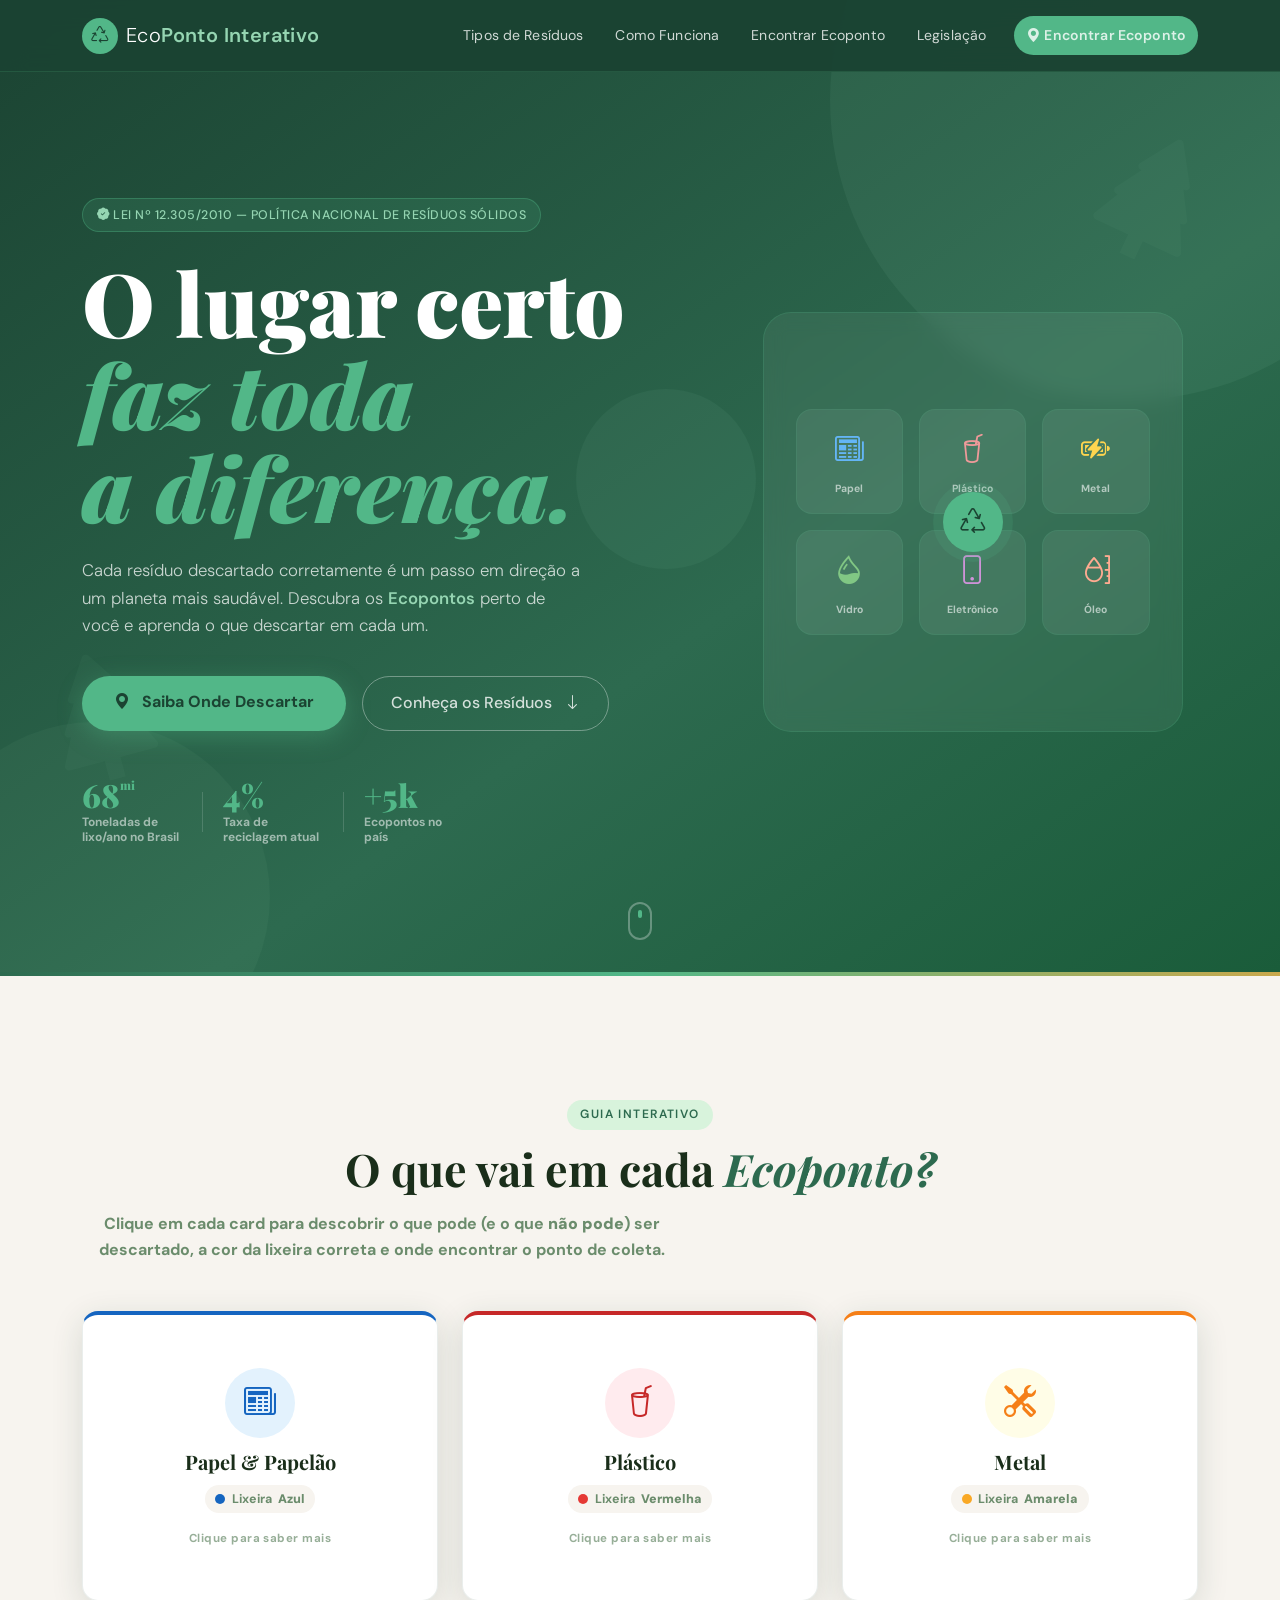
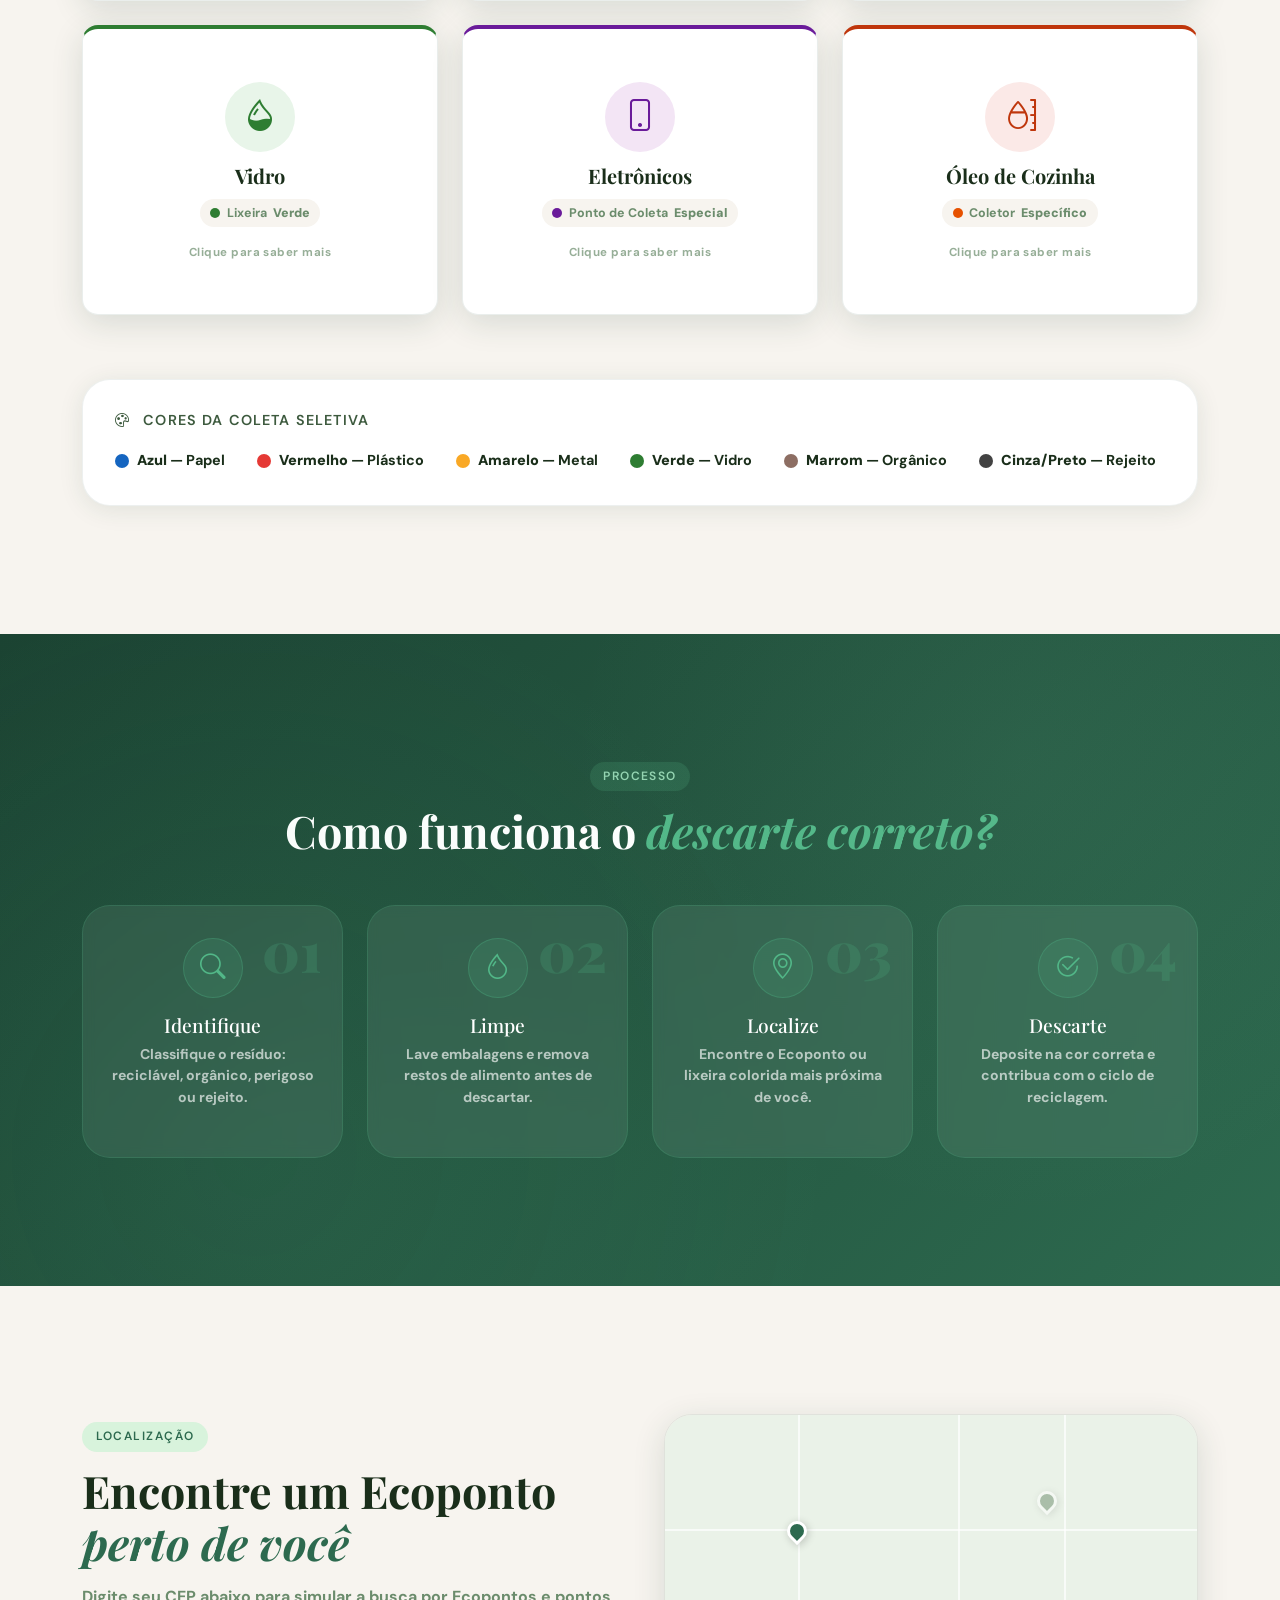
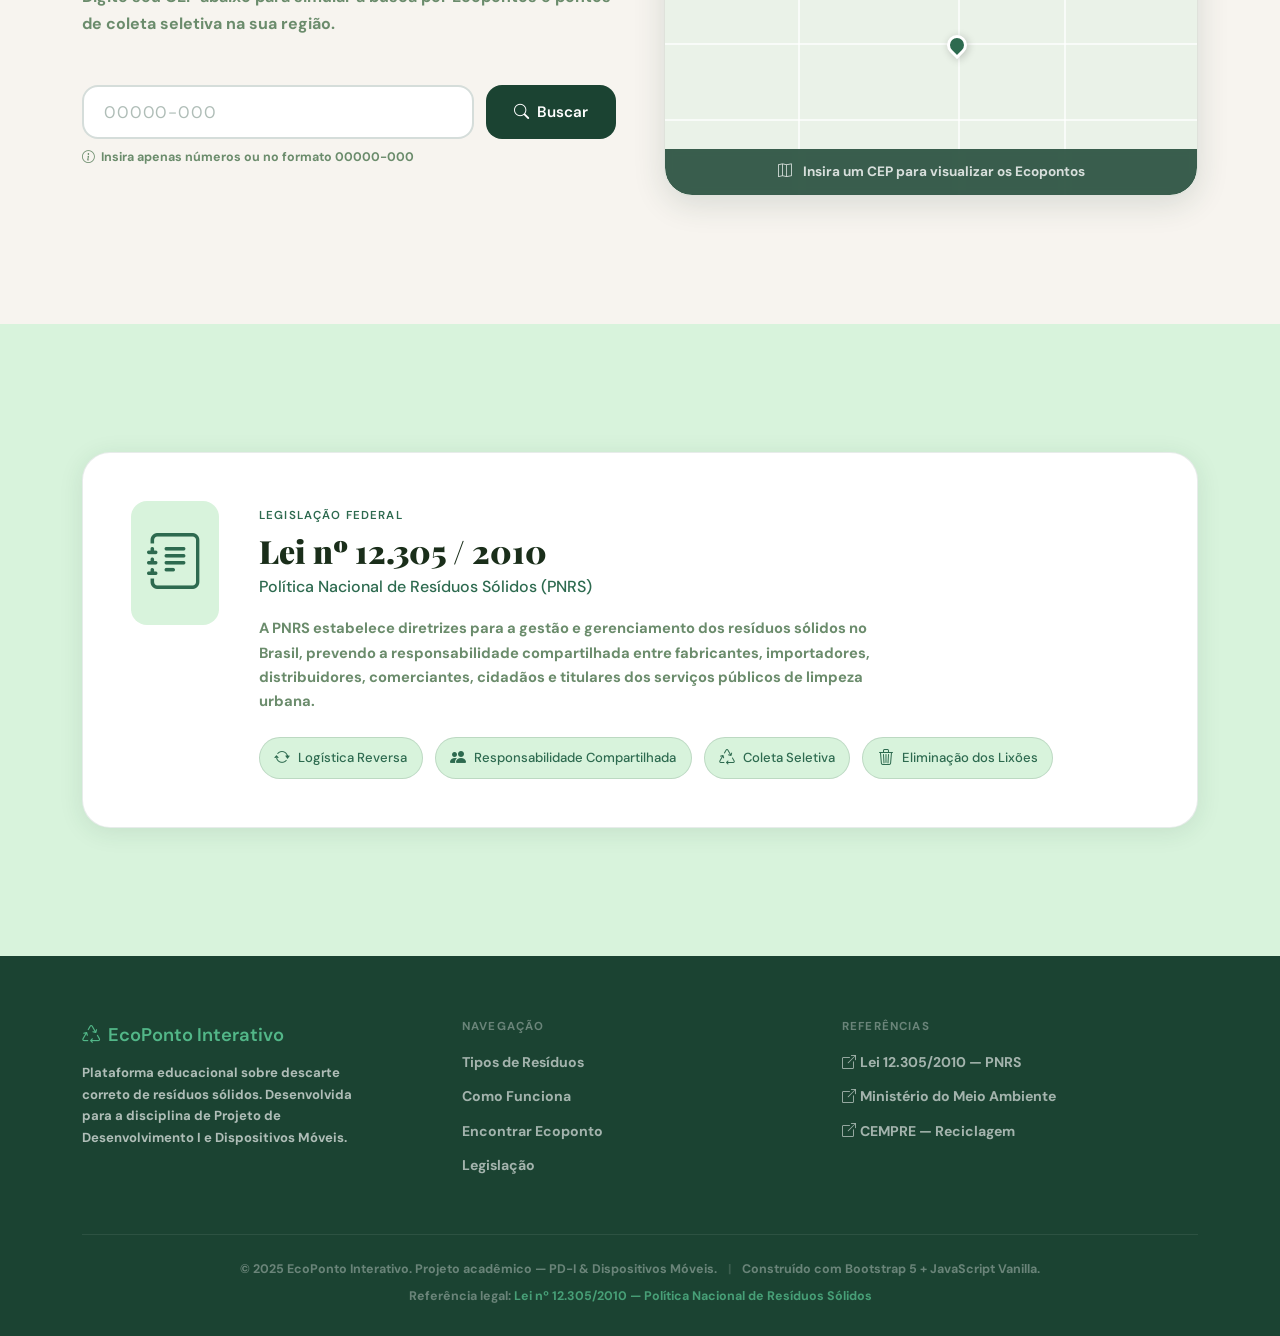
==== commit c3dfc020: "Add files via upload" ====
--- a/index.html
+++ b/index.html
@@ -25,7 +25,7 @@
       <!-- Logo / Marca -->
       <a class="navbar-brand d-flex align-items-center gap-2" href="#hero">
         <span class="brand-icon" aria-hidden="true"><i class="bi bi-recycle"></i></span>
-        <span class="brand-text">Eco<strong>Ponto</strong></span>
+        <span class="brand-text">Eco<strong>Ponto<strong> Interativo</strong></span>
       </a>
 
       <!-- Botão hambúrguer para mobile -->
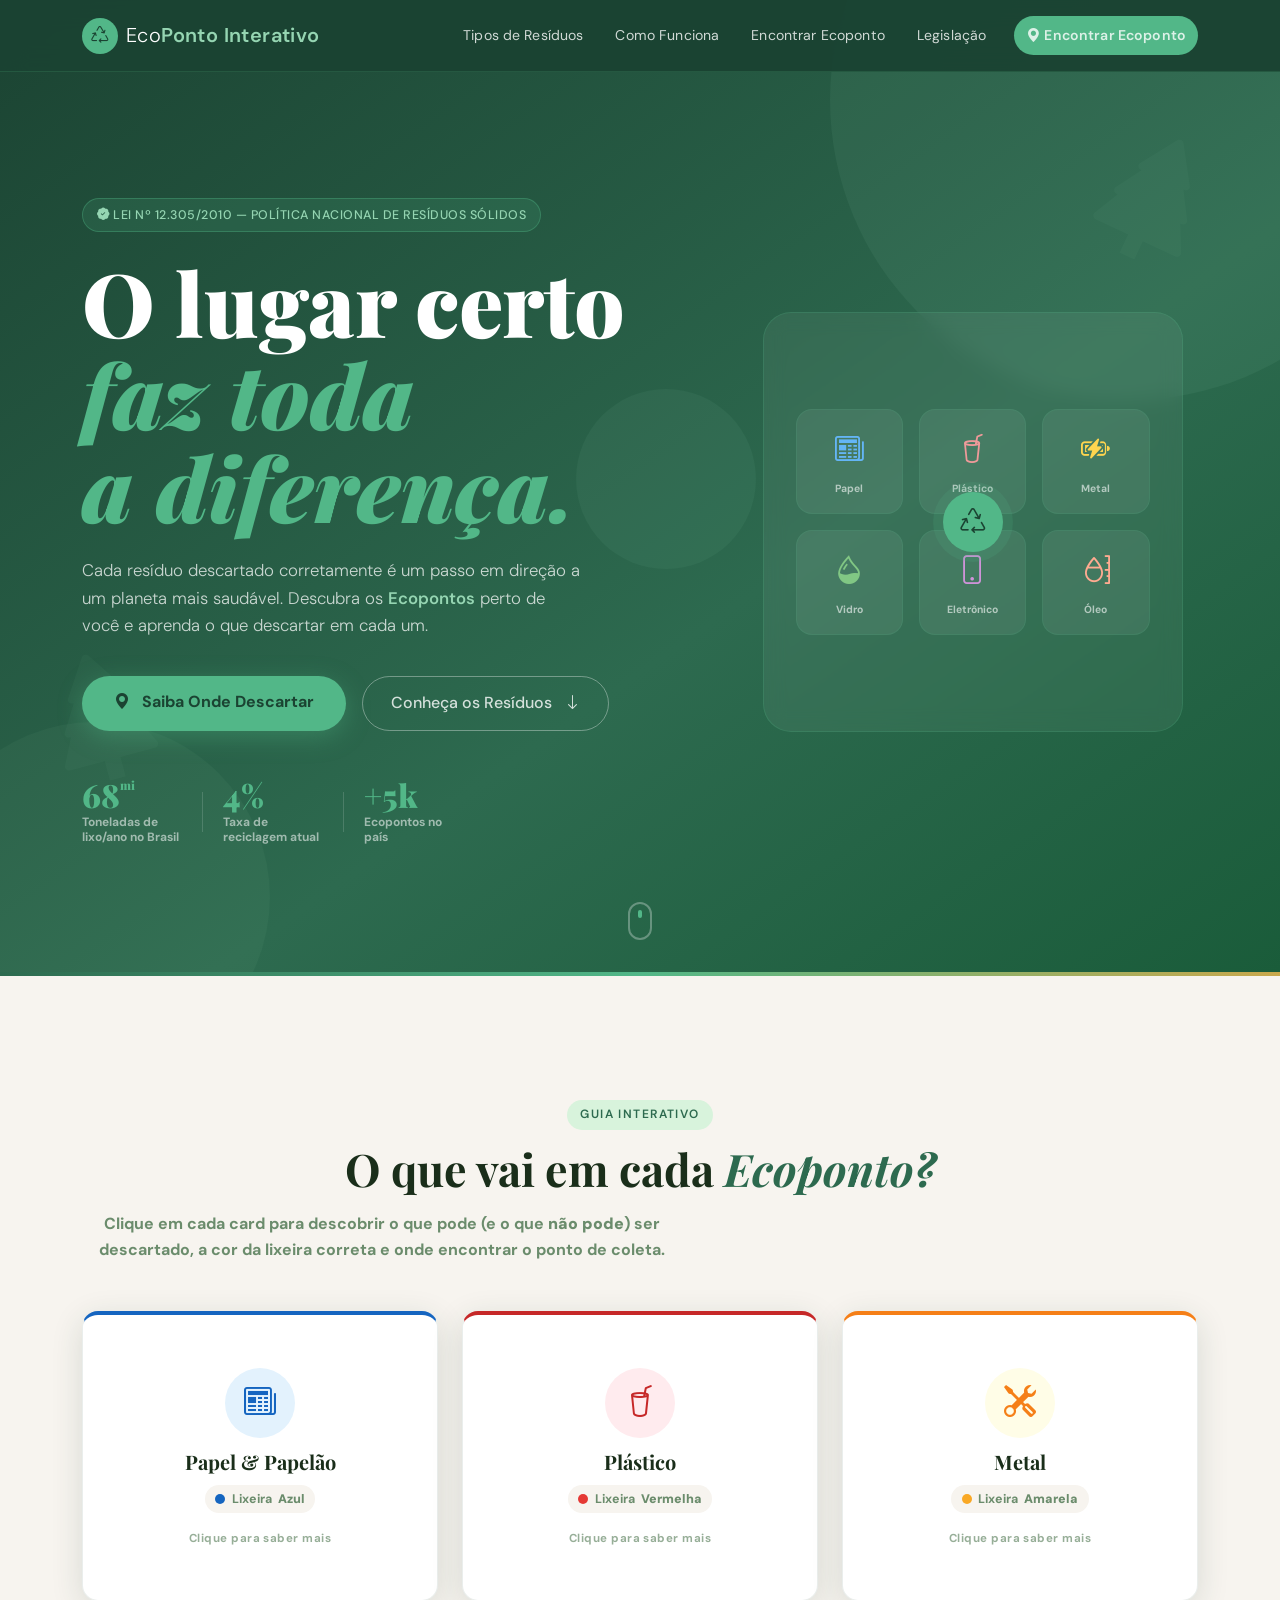
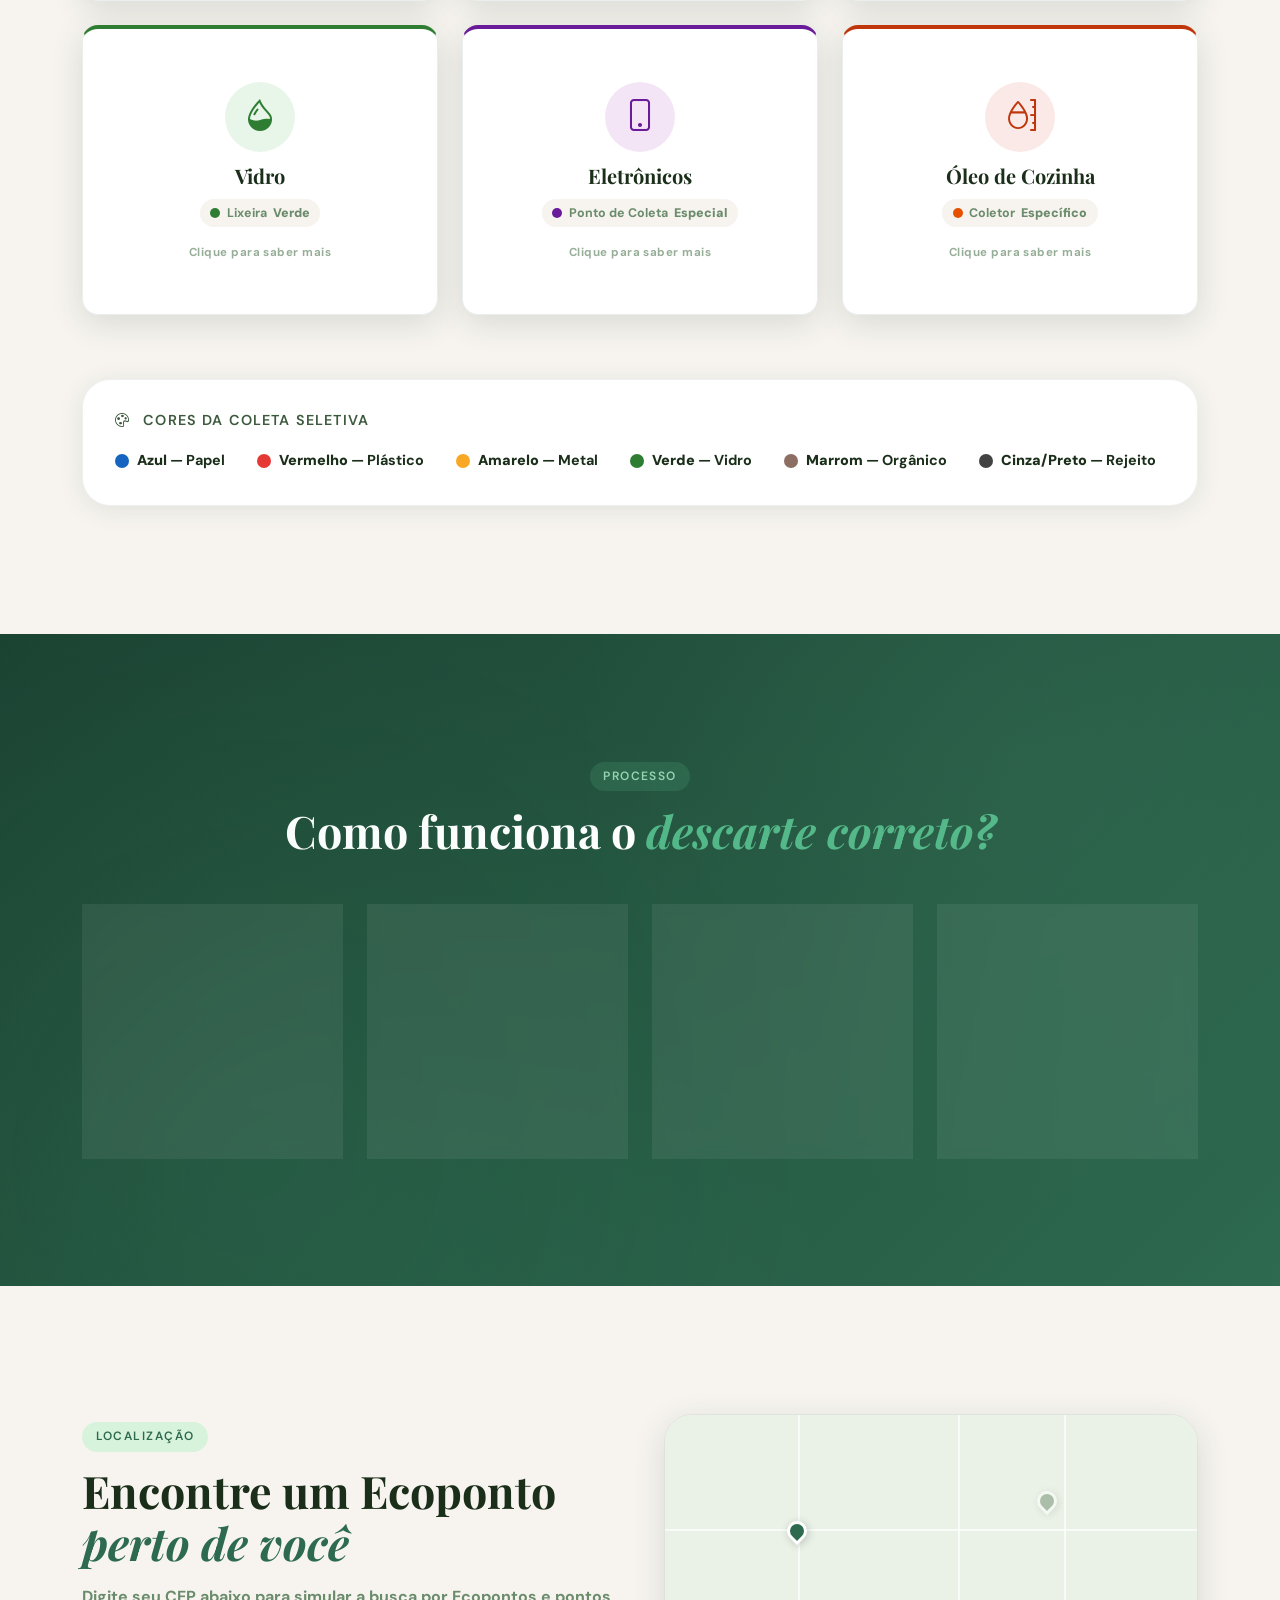
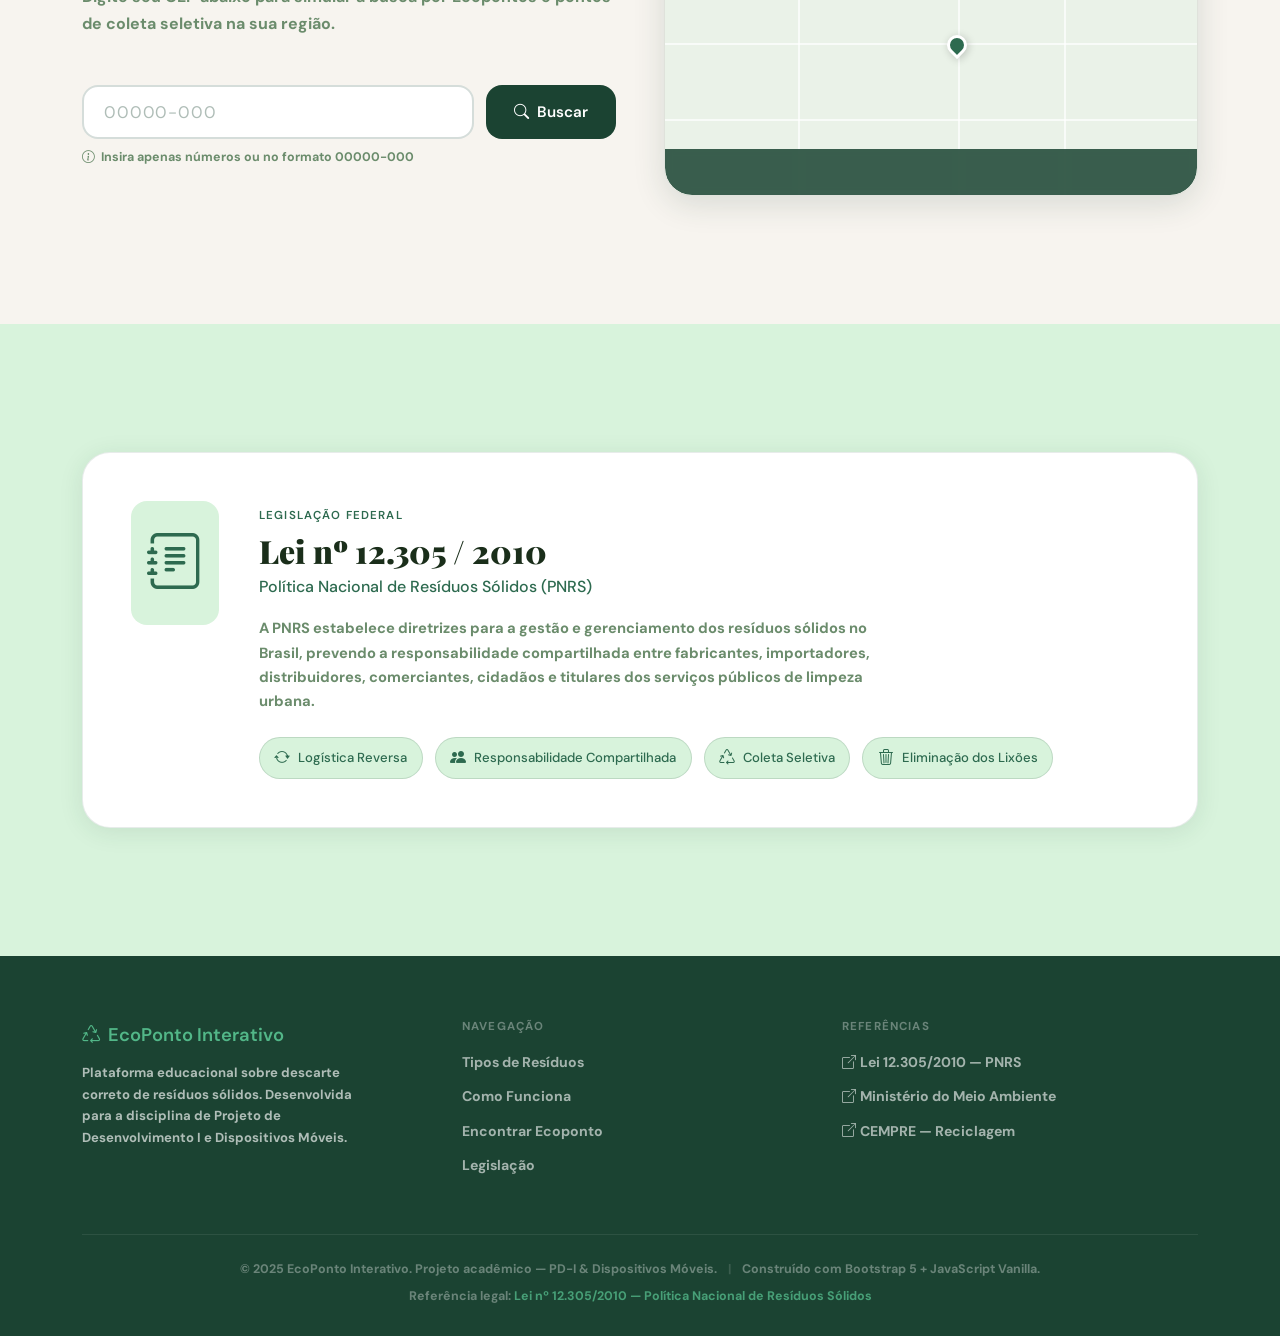
==== commit 2f3b5cea: "Rename index (4).html to index.html" ====
--- a/index.html
+++ b/index.html
@@ -6,29 +6,20 @@
   <meta name="description" content="EcoPonto Interativo — Aprenda onde e como descartar seus resíduos corretamente. Educação ambiental baseada na Lei 12.305/2010." />
   <title>EcoPonto Interativo | Descarte Consciente</title>
 
-  <!-- Bootstrap 5 CSS -->
   <link href="https://cdn.jsdelivr.net/npm/bootstrap@5.3.3/dist/css/bootstrap.min.css" rel="stylesheet" />
-  <!-- Bootstrap Icons -->
   <link href="https://cdn.jsdelivr.net/npm/bootstrap-icons@1.11.3/font/bootstrap-icons.min.css" rel="stylesheet" />
-  <!-- Google Fonts: Playfair Display (display) + DM Sans (body) -->
   <link href="https://fonts.googleapis.com/css2?family=Playfair+Display:wght@700;900&family=DM+Sans:wght@300;400;500;600&display=swap" rel="stylesheet" />
-  <!-- CSS personalizado -->
   <link rel="stylesheet" href="style.css" />
 </head>
 <body>
 
-  <!-- ============================================================
-       NAVBAR — Fixa no topo, hambúrguer no mobile (Bootstrap 5)
-  ============================================================ -->
   <nav class="navbar navbar-expand-lg fixed-top" id="mainNav" aria-label="Navegação principal">
     <div class="container">
-      <!-- Logo / Marca -->
       <a class="navbar-brand d-flex align-items-center gap-2" href="#hero">
         <span class="brand-icon" aria-hidden="true"><i class="bi bi-recycle"></i></span>
         <span class="brand-text">Eco<strong>Ponto<strong> Interativo</strong></span>
       </a>
 
-      <!-- Botão hambúrguer para mobile -->
       <button
         class="navbar-toggler"
         type="button"
@@ -43,7 +34,6 @@
         <span class="hamburger-bar"></span>
       </button>
 
-      <!-- Links de navegação -->
       <div class="collapse navbar-collapse" id="navMenu">
         <ul class="navbar-nav ms-auto gap-lg-2">
           <li class="nav-item">
@@ -68,11 +58,7 @@
     </div>
   </nav>
 
-  <!-- ============================================================
-       HERO SECTION — Título chamativo + CTA
-  ============================================================ -->
   <section id="hero" class="hero-section" aria-label="Seção principal">
-    <!-- Elementos decorativos de fundo (Gestalt: Figura-Fundo) -->
     <div class="hero-bg-decor" aria-hidden="true">
       <div class="decor-circle decor-circle--1"></div>
       <div class="decor-circle decor-circle--2"></div>
@@ -83,7 +69,6 @@
 
     <div class="container hero-content">
       <div class="row align-items-center min-vh-100">
-        <!-- Coluna de texto — mobile: col-12, desktop: col-lg-7 -->
         <div class="col-12 col-lg-7 hero-text-col">
           <span class="hero-badge">
             <i class="bi bi-patch-check-fill me-1" aria-hidden="true"></i>
@@ -98,7 +83,6 @@
             Descubra os <strong>Ecopontos</strong> perto de você e aprenda o que descartar em cada um.
           </p>
           <div class="hero-actions">
-            <!-- CTA principal — alto contraste (Gestalt: Contraste) -->
             <a href="#localizacao" class="btn btn-primary btn-hero" aria-label="Saiba onde descartar seus resíduos">
               <i class="bi bi-geo-alt-fill me-2" aria-hidden="true"></i>
               Saiba Onde Descartar
@@ -108,7 +92,6 @@
               <i class="bi bi-arrow-down ms-2" aria-hidden="true"></i>
             </a>
           </div>
-          <!-- Estatísticas rápidas -->
           <div class="hero-stats" role="list" aria-label="Estatísticas sobre reciclagem">
             <div class="stat-item" role="listitem">
               <span class="stat-number">68<sup>mi</sup></span>
@@ -127,7 +110,6 @@
           </div>
         </div>
 
-        <!-- Coluna ilustrativa — oculta em mobile pequeno -->
         <div class="col-12 col-lg-5 hero-visual-col d-none d-lg-flex" aria-hidden="true">
           <div class="hero-visual-card">
             <div class="visual-icon-grid">
@@ -146,19 +128,13 @@
       </div>
     </div>
 
-    <!-- Scroll indicator -->
     <div class="scroll-indicator" aria-hidden="true">
       <span></span>
     </div>
   </section>
 
-  <!-- ============================================================
-       SEÇÃO INFOGRÁFICO — Cards interativos por tipo de resíduo
-       Princípio de Gestalt: PROXIMIDADE (agrupamento por categoria)
-  ============================================================ -->
   <section id="infografico" class="infografico-section" aria-label="Infográfico de tipos de resíduos">
     <div class="container">
-      <!-- Cabeçalho da seção -->
       <div class="section-header text-center">
         <span class="section-tag">Guia Interativo</span>
         <h2 class="section-title">O que vai em cada <em>Ecoponto?</em></h2>
@@ -168,7 +144,6 @@
         </p>
       </div>
 
-      <!-- Grade responsiva: Mobile-First (col-sm-12 → col-md-6 → col-lg-4) -->
       <div class="row g-4 infografico-grid" role="list" aria-label="Categorias de resíduos recicláveis">
 
         <!-- CARD 1: Papel -->
@@ -425,7 +400,6 @@
 
       </div><!-- /infografico-grid -->
 
-      <!-- Legenda de cores das lixeiras (Gestalt: Similaridade) -->
       <div class="lixeiras-legend" role="complementary" aria-label="Legenda de cores das lixeiras de coleta seletiva">
         <h3 class="legend-title">
           <i class="bi bi-palette me-2" aria-hidden="true"></i>
@@ -462,9 +436,6 @@
     </div>
   </section>
 
-  <!-- ============================================================
-       SEÇÃO COMO FUNCIONA — Passos do processo
-  ============================================================ -->
   <section id="como-funciona" class="como-funciona-section" aria-label="Como funciona o descarte correto">
     <div class="container">
       <div class="section-header text-center">
@@ -508,13 +479,9 @@
     </div>
   </section>
 
-  <!-- ============================================================
-       SEÇÃO LOCALIZAÇÃO — Simulação de busca por CEP
-  ============================================================ -->
   <section id="localizacao" class="localizacao-section" aria-label="Busca de Ecopontos por CEP">
     <div class="container">
       <div class="row align-items-center g-5">
-        <!-- Coluna do formulário -->
         <div class="col-12 col-lg-6">
           <div class="section-header">
             <span class="section-tag">Localização</span>
@@ -525,7 +492,6 @@
             </p>
           </div>
 
-          <!-- Formulário de busca por CEP (apenas front-end funcional) -->
           <div class="cep-form" role="search" aria-label="Formulário de busca por CEP">
             <div class="cep-input-group">
               <label for="cepInput" class="visually-hidden">Informe seu CEP</label>
@@ -554,23 +520,19 @@
             </p>
           </div>
 
-          <!-- Resultado da busca (inserido via JS) -->
           <div id="cepResultado" class="cep-resultado" aria-live="polite" aria-atomic="true"></div>
         </div>
 
-        <!-- Coluna do mapa simulado -->
         <div class="col-12 col-lg-6">
           <div class="mapa-simulado" id="mapaSimulado" aria-label="Mapa simulado de Ecopontos">
             <div class="mapa-placeholder">
               <div class="mapa-grid" aria-hidden="true">
-                <!-- Linhas decorativas de mapa -->
                 <div class="mapa-rua mapa-rua--h" style="top:30%"></div>
                 <div class="mapa-rua mapa-rua--h" style="top:60%"></div>
                 <div class="mapa-rua mapa-rua--h" style="top:80%"></div>
                 <div class="mapa-rua mapa-rua--v" style="left:25%"></div>
                 <div class="mapa-rua mapa-rua--v" style="left:55%"></div>
                 <div class="mapa-rua mapa-rua--v" style="left:75%"></div>
-                <!-- Pinos simulados -->
                 <div class="mapa-pino" id="pino1" style="top:28%;left:23%" title="Ecoponto Central"></div>
                 <div class="mapa-pino" id="pino2" style="top:58%;left:53%" title="Ecoponto Norte"></div>
                 <div class="mapa-pino mapa-pino--inativo" id="pino3" style="top:20%;left:70%" title="Ecoponto Leste"></div>
@@ -584,7 +546,6 @@
         </div>
       </div>
 
-      <!-- Cards de Ecopontos simulados (exibidos após busca) -->
       <div id="ecopontoCards" class="ecoponto-cards-row row g-3 mt-4" style="display:none !important" aria-label="Lista de Ecopontos encontrados">
         <div class="col-12 col-md-4">
           <div class="ecoponto-card">
@@ -637,9 +598,6 @@
     </div>
   </section>
 
-  <!-- ============================================================
-       SEÇÃO LEI — Referência à Legislação
-  ============================================================ -->
   <section id="lei" class="lei-section" aria-label="Legislação sobre resíduos sólidos">
     <div class="container">
       <div class="lei-banner">
@@ -678,14 +636,10 @@
     </div>
   </section>
 
-  <!-- ============================================================
-       RODAPÉ — Informações institucionais e links
-  ============================================================ -->
   <footer class="site-footer" role="contentinfo">
     <div class="container">
       <div class="row g-4 footer-row">
 
-        <!-- Coluna: Marca -->
         <div class="col-12 col-md-4">
           <div class="footer-brand">
             <a href="#hero" class="footer-logo" aria-label="EcoPonto Interativo — voltar ao topo">
@@ -695,7 +649,6 @@
           </div>
         </div>
 
-        <!-- Coluna: Links -->
         <div class="col-6 col-md-4">
           <h5 class="footer-heading">Navegação</h5>
           <ul class="footer-links" role="list">
@@ -706,7 +659,6 @@
           </ul>
         </div>
 
-        <!-- Coluna: Referências -->
         <div class="col-6 col-md-4">
           <h5 class="footer-heading">Referências</h5>
           <ul class="footer-links" role="list">
@@ -736,7 +688,6 @@
 
       </div><!-- /footer-row -->
 
-      <!-- Rodapé inferior -->
       <div class="footer-bottom">
         <p>
           © 2025 EcoPonto Interativo. Projeto acadêmico — PD-I &amp; Dispositivos Móveis.
@@ -755,7 +706,6 @@
     </div>
   </footer>
 
-  <!-- Botão voltar ao topo -->
   <button
     id="voltarTopo"
     class="voltar-topo"
@@ -765,9 +715,7 @@
     <i class="bi bi-arrow-up" aria-hidden="true"></i>
   </button>
 
-  <!-- Bootstrap 5 JS Bundle (inclui Popper) -->
   <script src="https://cdn.jsdelivr.net/npm/bootstrap@5.3.3/dist/js/bootstrap.bundle.min.js"></script>
-  <!-- Script personalizado -->
   <script src="script.js"></script>
 </body>
 </html>
--- a/style.css
+++ b/style.css
@@ -1,59 +1,39 @@
-/* =============================================================
-   style.css — EcoPonto Interativo
-   Autor: Desenvolvedor Front-end Sênior
-   Disciplina: PD-I / Dispositivos Móveis
-   Abordagem: Mobile-First + Princípios IHC + Gestalt
-   ============================================================= */
-
-/* ----------------------------------------------------------
-   1. VARIÁVEIS CSS — Design Tokens (System-wide consistency)
----------------------------------------------------------- */
 :root {
-  /* Paleta principal — tom orgânico/florestal */
-  --clr-verde-deep:     #1B4332;   /* Fundo principal escuro */
-  --clr-verde-mid:      #2D6A4F;   /* Gradiente médio */
-  --clr-verde-lime:     #52B788;   /* Destaque/hover */
-  --clr-verde-soft:     #95D5B2;   /* Elementos suaves */
-  --clr-verde-pale:     #D8F3DC;   /* Fundo claro de seções */
-  --clr-terra:          #C9A84C;   /* Acento terroso/dourado */
-  --clr-terra-light:    #F2E2A8;   /* Acento claro */
-  --clr-off-white:      #F7F4EF;   /* Fundo neutro quente */
+  --clr-verde-deep:     #1B4332;
+  --clr-verde-mid:      #2D6A4F;
+  --clr-verde-lime:     #52B788;
+  --clr-verde-soft:     #95D5B2;
+  --clr-verde-pale:     #D8F3DC;
+  --clr-terra:          #C9A84C;
+  --clr-terra-light:    #F2E2A8;
+  --clr-off-white:      #F7F4EF;
   --clr-white:          #FFFFFF;
-  --clr-text-dark:      #1A2E1A;   /* Texto principal */
-  --clr-text-mid:       #3D5A3E;   /* Texto secundário */
-  --clr-text-muted:     #6B8C6C;   /* Texto de apoio */
-
-  /* Tipografia */
+  --clr-text-dark:      #1A2E1A;
+  --clr-text-mid:       #3D5A3E;
+  --clr-text-muted:     #6B8C6C;
+
   --font-display:  'Playfair Display', Georgia, serif;
   --font-body:     'DM Sans', system-ui, sans-serif;
 
-  /* Espaçamento */
   --section-pad-y: 6rem;
   --section-pad-y-sm: 3.5rem;
 
-  /* Bordas */
   --radius-sm:   8px;
   --radius-md:   16px;
   --radius-lg:   28px;
   --radius-pill: 999px;
 
-  /* Sombras */
   --shadow-soft: 0 4px 24px rgba(27, 67, 50, 0.10);
   --shadow-card: 0 8px 32px rgba(27, 67, 50, 0.14);
   --shadow-hover: 0 16px 48px rgba(27, 67, 50, 0.22);
 
-  /* Transições */
   --trans-fast:   0.18s ease;
   --trans-normal: 0.30s cubic-bezier(0.4, 0, 0.2, 1);
   --trans-slow:   0.50s cubic-bezier(0.4, 0, 0.2, 1);
 
-  /* Navbar */
   --navbar-h: 72px;
 }
 
-/* ----------------------------------------------------------
-   2. RESET & BASE — Mobile-First
----------------------------------------------------------- */
 *,
 *::before,
 *::after {
@@ -63,9 +43,7 @@
 }
 
 html {
-  /* Scroll suave nativo (smooth scroll) */
   scroll-behavior: smooth;
-  /* Compensa a navbar fixa no topo */
   scroll-padding-top: var(--navbar-h);
   font-size: 16px;
 }
@@ -97,10 +75,7 @@
   display: block;
 }
 
-/* ----------------------------------------------------------
-   3. NAVBAR — Fixa no topo, hambúrguer no mobile
-   IHC: Visibilidade do status do sistema + Affordance
----------------------------------------------------------- */
+/* NAVBAR */
 #mainNav {
   height: var(--navbar-h);
   background: rgba(27, 67, 50, 0.96);
@@ -111,13 +86,11 @@
   z-index: 1050;
 }
 
-/* Navbar com scroll — sombra mais pronunciada */
 #mainNav.scrolled {
   background: rgba(27, 67, 50, 0.99);
   box-shadow: 0 2px 20px rgba(0, 0, 0, 0.30);
 }
 
-/* Marca / Logo */
 .navbar-brand {
   font-family: var(--font-body);
   font-size: 1.25rem;
@@ -154,7 +127,6 @@
   color: var(--clr-verde-soft);
 }
 
-/* Links de navegação */
 .navbar-nav .nav-link {
   color: rgba(255, 255, 255, 0.80) !important;
   font-weight: 400;
@@ -171,7 +143,6 @@
   background: rgba(82, 183, 136, 0.12);
 }
 
-/* CTA na navbar — alto contraste (Gestalt: Contraste) */
 .nav-cta {
   color: var(--clr-verde-deep) !important;
   background: var(--clr-verde-lime) !important;
@@ -185,7 +156,6 @@
   color: var(--clr-verde-deep) !important;
 }
 
-/* Hambúrguer personalizado — Mobile */
 .navbar-toggler {
   border: none;
   background: transparent;
@@ -210,7 +180,6 @@
   transition: transform var(--trans-normal), opacity var(--trans-fast);
 }
 
-/* Menu colapsado no mobile */
 @media (max-width: 991.98px) {
   .navbar-collapse {
     background: rgba(27, 67, 50, 0.98);
@@ -231,10 +200,7 @@
   }
 }
 
-/* ----------------------------------------------------------
-   4. HERO SECTION — Impacto visual + CTA
-   IHC: Affordance, Call to Action claro, Feedback Visual
----------------------------------------------------------- */
+/* HERO */
 .hero-section {
   position: relative;
   min-height: 100vh;
@@ -245,7 +211,6 @@
   align-items: center;
 }
 
-/* Elementos decorativos de fundo (Gestalt: Figura-Fundo) */
 .hero-bg-decor {
   position: absolute;
   inset: 0;
@@ -301,14 +266,12 @@
   50% { transform: translateY(-30px) scale(1.03); }
 }
 
-/* Conteúdo do hero */
 .hero-content {
   position: relative;
   z-index: 2;
   padding-top: var(--navbar-h);
 }
 
-/* Badge de legislação */
 .hero-badge {
   display: inline-flex;
   align-items: center;
@@ -325,7 +288,6 @@
   animation: fadeInDown 0.7s ease both;
 }
 
-/* Título principal */
 .hero-title {
   font-family: var(--font-display);
   font-size: clamp(2.8rem, 7vw, 5.5rem);
@@ -342,7 +304,6 @@
   display: block;
 }
 
-/* Subtítulo */
 .hero-subtitle {
   font-size: 1.05rem;
   color: rgba(255, 255, 255, 0.75);
@@ -357,7 +318,6 @@
   font-weight: 600;
 }
 
-/* Botões de ação */
 .hero-actions {
   display: flex;
   flex-wrap: wrap;
@@ -403,7 +363,6 @@
   background: rgba(82, 183, 136, 0.08);
 }
 
-/* Estatísticas rápidas */
 .hero-stats {
   display: flex;
   flex-wrap: wrap;
@@ -447,7 +406,6 @@
   background: rgba(255, 255, 255, 0.15);
 }
 
-/* Visual lado direito (desktop) */
 .hero-visual-col {
   display: flex;
   align-items: center;
@@ -494,7 +452,6 @@
 .vis-icon i { font-size: 1.8rem; color: var(--clr-verde-lime); }
 .vis-icon span { font-size: 0.65rem; color: rgba(255,255,255,0.6); text-align: center; }
 
-/* Cores por categoria */
 .vis-papel    i { color: #64B5F6; }
 .vis-plastico i { color: #EF9A9A; }
 .vis-metal    i { color: #FFD54F; }
@@ -526,7 +483,6 @@
   50%       { box-shadow: 0 0 0 20px rgba(82,183,136,0.05); }
 }
 
-/* Scroll indicator */
 .scroll-indicator {
   position: absolute;
   bottom: 2rem;
@@ -563,11 +519,7 @@
   60%       { transform: translateX(-50%) translateY(12px); opacity: 0.3; }
 }
 
-/* ----------------------------------------------------------
-   5. INFOGRÁFICO — Seção de cards interativos
-   Gestalt: PROXIMIDADE (agrupamento), CONTRASTE (cores)
-   IHC: Feedback Visual, Consistência, Prevenção de erros
----------------------------------------------------------- */
+/* INFOGRÁFICO */
 .infografico-section {
   padding: var(--section-pad-y) 0;
   background: var(--clr-off-white);
@@ -584,7 +536,6 @@
   background: linear-gradient(90deg, var(--clr-verde-mid), var(--clr-verde-lime), var(--clr-terra));
 }
 
-/* Cabeçalho de seção (padrão) */
 .section-header { margin-bottom: 3rem; }
 .section-tag {
   display: inline-flex;
@@ -627,33 +578,28 @@
   max-width: 600px;
 }
 
-/* ---- CARDS DE RESÍDUOS ---- */
 /*
-  Implementação de card flip (frente/verso) via CSS transform.
-  Estado de ativação via classe .is-flipped no JS.
-  Acessibilidade: aria-expanded controlado via JS.
+  Card flip via CSS transform.
+  Estado controlado pela classe .is-flipped (JS).
 */
 .residuo-card {
   position: relative;
-  height: 280px;          /* Altura fixa para o efeito de flip */
+  height: 280px;
   cursor: pointer;
-  perspective: 1200px;    /* Perspectiva 3D para o flip */
+  perspective: 1200px;
   border-radius: var(--radius-md);
   transition: transform var(--trans-fast);
 }
 
-/* Foco acessível via teclado */
 .residuo-card:focus-visible {
   outline: 3px solid var(--clr-verde-lime);
   outline-offset: 4px;
 }
 
-/* Hover lift (Feedback Visual — IHC) */
 .residuo-card:hover {
   transform: translateY(-4px);
 }
 
-/* Container interno que gira */
 .card-front,
 .card-back {
   position: absolute;
@@ -665,7 +611,6 @@
   overflow: hidden;
 }
 
-/* FRENTE do card */
 .card-front {
   background: var(--clr-white);
   border: 1.5px solid rgba(27, 67, 50, 0.09);
@@ -680,7 +625,6 @@
   transform: rotateY(0deg);
 }
 
-/* Ícone do card — cor por categoria via data-category */
 .card-icon-wrap {
   width: 70px;
   height: 70px;
@@ -696,7 +640,6 @@
   transform: scale(1.1) rotate(-5deg);
 }
 
-/* Cores dos ícones por categoria (Gestalt: Similaridade + Contraste) */
 [data-category="papel"]      .card-icon-wrap { background: #E3F2FD; color: #1565C0; }
 [data-category="plastico"]   .card-icon-wrap { background: #FFEBEE; color: #C62828; }
 [data-category="metal"]      .card-icon-wrap { background: #FFFDE7; color: #F57F17; }
@@ -704,7 +647,6 @@
 [data-category="eletronico"] .card-icon-wrap { background: #F3E5F5; color: #6A1B9A; }
 [data-category="oleo"]       .card-icon-wrap { background: #FBE9E7; color: #BF360C; }
 
-/* Fundo sutil do card por categoria */
 [data-category="papel"]      .card-front { border-top: 4px solid #1565C0; }
 [data-category="plastico"]   .card-front { border-top: 4px solid #C62828; }
 [data-category="metal"]      .card-front { border-top: 4px solid #F57F17; }
@@ -720,7 +662,6 @@
   margin: 0;
 }
 
-/* Badge de cor da lixeira */
 .lixeira-badge {
   display: flex;
   align-items: center;
@@ -748,11 +689,10 @@
   opacity: 0.7;
 }
 
-/* VERSO do card */
 .card-back {
   background: var(--clr-verde-deep);
   color: var(--clr-white);
-  transform: rotateY(180deg); /* Inicialmente girado (oculto) */
+  transform: rotateY(180deg);
   padding: 1.25rem;
   overflow-y: auto;
 }
@@ -797,7 +737,6 @@
   font-style: italic;
 }
 
-/* Estado ativo: card girado */
 .residuo-card.is-flipped .card-front {
   transform: rotateY(-180deg);
 }
@@ -806,8 +745,6 @@
   transform: rotateY(0deg);
 }
 
-/* ---- LEGENDA DE CORES DAS LIXEIRAS ---- */
-/* Gestalt: PROXIMIDADE — agrupamento visual do sistema de cores */
 .lixeiras-legend {
   margin-top: 4rem;
   padding: 2rem;
@@ -848,9 +785,7 @@
   flex-shrink: 0;
 }
 
-/* ----------------------------------------------------------
-   6. COMO FUNCIONA — Steps do processo
----------------------------------------------------------- */
+/* COMO FUNCIONA */
 .como-funciona-section {
   padding: var(--section-pad-y) 0;
   background: linear-gradient(135deg, var(--clr-verde-deep) 0%, var(--clr-verde-mid) 100%);
@@ -927,16 +862,12 @@
   line-height: 1.55;
 }
 
-/* ----------------------------------------------------------
-   7. LOCALIZAÇÃO — Busca por CEP (simulação front-end)
-   IHC: Visibilidade do status, Feedback imediato, Recuperação de erros
----------------------------------------------------------- */
+/* LOCALIZAÇÃO */
 .localizacao-section {
   padding: var(--section-pad-y) 0;
   background: var(--clr-off-white);
 }
 
-/* Campo de busca CEP */
 .cep-form { margin-top: 2rem; }
 
 .cep-input-group {
@@ -992,7 +923,6 @@
 
 .btn-buscar:disabled { opacity: 0.6; cursor: not-allowed; transform: none; }
 
-/* Loading spinner no botão */
 .btn-buscar.loading .spinner-border {
   width: 1rem;
   height: 1rem;
@@ -1006,7 +936,6 @@
   margin-top: 0.5rem;
 }
 
-/* Resultado da busca */
 .cep-resultado {
   margin-top: 1.25rem;
   min-height: 0;
@@ -1035,7 +964,6 @@
   color: #B71C1C;
 }
 
-/* Cards de Ecopontos encontrados */
 .ecoponto-card {
   background: var(--clr-white);
   border: 1.5px solid rgba(27, 67, 50, 0.10);
@@ -1101,7 +1029,6 @@
   color: white;
 }
 
-/* Mapa simulado */
 .mapa-simulado {
   border-radius: var(--radius-lg);
   overflow: hidden;
@@ -1117,7 +1044,6 @@
   overflow: hidden;
 }
 
-/* Linhas de rua simuladas */
 .mapa-rua {
   position: absolute;
   background: rgba(255,255,255,0.70);
@@ -1126,7 +1052,6 @@
 .mapa-rua--h { left: 0; right: 0; height: 2px; }
 .mapa-rua--v { top: 0; bottom: 0; width: 2px; }
 
-/* Pinos do mapa */
 .mapa-pino {
   position: absolute;
   width: 20px;
@@ -1150,7 +1075,6 @@
   opacity: 0.5;
 }
 
-/* Mensagem sobreposta ao mapa */
 .mapa-overlay-msg {
   position: absolute;
   bottom: 0;
@@ -1165,9 +1089,7 @@
   transition: opacity var(--trans-normal);
 }
 
-/* ----------------------------------------------------------
-   8. SEÇÃO LEI — Referência legislativa
----------------------------------------------------------- */
+/* SEÇÃO LEI */
 .lei-section {
   padding: var(--section-pad-y) 0;
   background: var(--clr-verde-pale);
@@ -1254,9 +1176,7 @@
 
 .lei-pillar i { font-size: 1rem; }
 
-/* ----------------------------------------------------------
-   9. RODAPÉ
----------------------------------------------------------- */
+/* RODAPÉ */
 .site-footer {
   background: var(--clr-verde-deep);
   color: rgba(255,255,255,0.65);
@@ -1332,9 +1252,7 @@
 
 .footer-lei-ref { font-size: 0.72rem; color: rgba(255,255,255,0.25); }
 
-/* ----------------------------------------------------------
-   10. BOTÃO VOLTAR AO TOPO
----------------------------------------------------------- */
+/* BOTÃO VOLTAR AO TOPO */
 .voltar-topo {
   position: fixed;
   bottom: 1.75rem;
@@ -1371,9 +1289,7 @@
   outline-offset: 3px;
 }
 
-/* ----------------------------------------------------------
-   11. ANIMAÇÕES & UTILITÁRIOS
----------------------------------------------------------- */
+/* ANIMAÇÕES & UTILITÁRIOS */
 @keyframes fadeInDown {
   from { opacity: 0; transform: translateY(-20px); }
   to   { opacity: 1; transform: translateY(0); }
@@ -1389,7 +1305,6 @@
   to   { opacity: 1; transform: translateX(0); }
 }
 
-/* Classe utilitária de animação de entrada ao scroll */
 .animate-on-scroll {
   opacity: 0;
   transform: translateY(30px);
@@ -1401,26 +1316,17 @@
   transform: translateY(0);
 }
 
-/* Delay escalonado para elementos em sequência */
 .animate-delay-1 { transition-delay: 0.1s; }
 .animate-delay-2 { transition-delay: 0.2s; }
 .animate-delay-3 { transition-delay: 0.3s; }
 .animate-delay-4 { transition-delay: 0.4s; }
 
-/* ----------------------------------------------------------
-   12. RESPONSIVIDADE — Ajustes específicos por breakpoint
-   Estratégia: Mobile-First (min-width)
----------------------------------------------------------- */
-
-/* Extra pequeno (padrão mobile) — já definido acima */
-
-/* Pequeno: ≥576px */
+/* RESPONSIVIDADE */
 @media (min-width: 576px) {
   .hero-actions { flex-wrap: nowrap; }
   .cep-input-group { flex-wrap: nowrap; }
 }
 
-/* Médio: ≥768px */
 @media (min-width: 768px) {
   :root {
     --section-pad-y: 7rem;
@@ -1430,7 +1336,6 @@
   .hero-stats { flex-wrap: nowrap; }
 }
 
-/* Grande: ≥992px */
 @media (min-width: 992px) {
   :root {
     --section-pad-y: 8rem;
@@ -1438,16 +1343,13 @@
 
   .hero-visual-col { animation: fadeInRight 0.9s ease 0.4s both; }
 
-  /* Navbar links inline */
   .navbar-nav .nav-link { font-size: 0.88rem; }
 }
 
-/* Extra-grande: ≥1200px */
 @media (min-width: 1200px) {
   .residuo-card { height: 290px; }
 }
 
-/* Mobile — ajustes de tamanho */
 @media (max-width: 575.98px) {
   .hero-stats { gap: 0.75rem 0; }
   .stat-divider { display: none; }
@@ -1461,7 +1363,6 @@
   .btn-outline-hero { width: 100%; text-align: center; }
 }
 
-/* Preferência de movimento reduzido — acessibilidade */
 @media (prefers-reduced-motion: reduce) {
   *,
   *::before,
